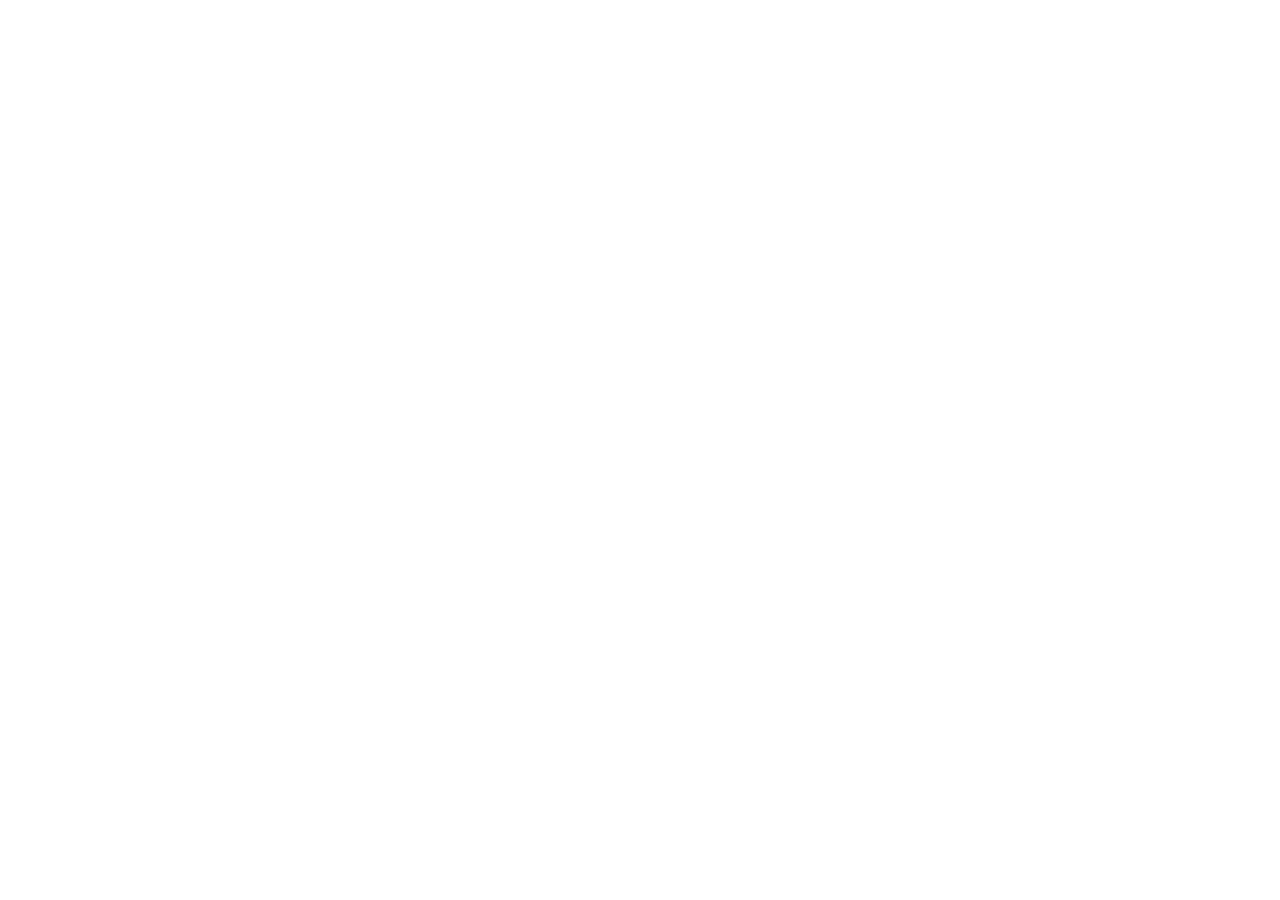
==== index.html @ d176ed1d "Update index.html" ====
<!DOCTYPE html>
<html>
<head>
<meta charset="UTF-8">
<meta name="viewport" content="width=device-width, initial-scale=1.0">
<title>ZooSmith V0.2.401/title>
<script src="https://cdn.jsdelivr.net/npm/chart.js"></script>

<!-- =========================================
FIREBASE SETUP (Leaderboard)
========================================= -->
<script type="module">
import { initializeApp } from "https://www.gstatic.com/firebasejs/10.7.0/firebase-app.js";
import { getFirestore, doc, setDoc, getDoc, getDocs, collection, query, orderBy, limit, updateDoc, increment }
from "https://www.gstatic.com/firebasejs/10.7.0/firebase-firestore.js";

const firebaseConfig = {
  apiKey: "AIzaSyBZRRK6LopojbwniZ9iWQzmyiHdwu84Dcs",
  authDomain: "zoo-tycoon-leaderboard.firebaseapp.com",
  projectId: "zoo-tycoon-leaderboard",
  storageBucket: "zoo-tycoon-leaderboard.firebasestorage.app",
  messagingSenderId: "784281338962",
  appId: "1:784281338962:web:485d7f315ead583bcfcb8b"
};

const app = initializeApp(firebaseConfig);
const db = getFirestore(app);

// Make Firebase available globally for leaderboard functions
window.firebaseDB = db;
window.firebaseModules = { doc, setDoc, getDoc, getDocs, collection, query, orderBy, limit, updateDoc, increment };
console.log("🔥 Firebase connected!");
</script>

<!-- =========================================
STYLES (All CSS)
========================================= -->
<style>
:root {
  --bg: #0f172a;
  --panel: #111827;
  --card: #1f2937;
  --card-hover: #273548;
  --text: #e5e7eb;
  --muted: #9ca3af;
  --accent: #22c55e;
  --danger: #ef4444;
  --warn: #f59e0b;
  --blue: #3b82f6;
  --purple: #a855f7;
  --gold: #fbbf24;
  --radius: 14px;
}
body {
  margin: 0;
  font-family: system-ui, -apple-system, Segoe UI, Roboto, Arial;
  background: var(--bg);
  color: var(--text);
}
header {
  background: var(--panel);
  padding: 12px;
  font-size: 14px;
  border-bottom: 1px solid #243042;
  text-align: center;
}
#ticker {
  background: #1e2a38;
  color: #0f0;
  padding: 6px 10px;
  font-size: 16px;
  height: 20px;
  overflow: hidden;
  white-space: nowrap;
  width: fit-content;
  margin: 0 auto 10px;
  border-radius: 8px;
}
.stats-bar {
  display: flex;
  justify-content: center;
  gap: 15px;
  flex-wrap: wrap;
  font-weight: 600;
  position: relative;
}
.stats-bar span { color: var(--accent); }
.nav {
  display: flex;
  gap: 6px;
  padding: 10px;
  background: var(--panel);
}
.nav button {
  flex: 1;
  padding: 10px;
  border: 1px solid #243042;
  background: #0b1220;
  color: var(--text);
  border-radius: 10px;
  cursor: pointer;
  transition: 0.2s;
}
.nav button:hover { transform: translateY(-1px); border-color: var(--accent); }
.nav button.active { background: var(--accent); color: #000; font-weight: bold; }
button {
  border: none;
  border-radius: var(--radius);
  padding: 12px;
  font-size: 15px;
  cursor: pointer;
  background: var(--accent);
  color: #000;
  transition: 0.2s;
}
button:hover { transform: scale(1.02); }
.removeBtn { background: var(--danger); color: white; }
.moveBtn { background: var(--blue); color: white; }
.buildBtn { background: var(--warn); color: black; }
.category-tab:hover {
  border-color: var(--accent) !important;
  transform: translateY(-1px);
}
.category-tab.active:hover {
  transform: none;
}
.section { display: none; padding: 12px; }
.section.active { display: block; }
#reports.active {
  display: grid;
  grid-template-columns: 1fr;
  gap: 20px;
}
#exhibits.active {
  display: grid;
  grid-template-columns: repeat(auto-fill, minmax(280px, 1fr));
  gap: 20px;
  width: 100%;
  min-height: 650px;
  background: linear-gradient(#2e7d32, #1b5e20);
  border-radius: 12px;
  padding: 20px;
  align-content: start;
  box-sizing: border-box;
}
#visitors.active {
  display: grid;
  grid-template-columns: 1fr;
  gap: 20px;
}
.animalList { display: flex; flex-wrap: wrap; gap: 6px; margin-top: 8px; }
.animalTag {
  background: #0b1220;
  border: 1px solid #243042;
  padding: 6px 10px;
  border-radius: 10px;
  cursor: pointer;
  font-size: 13px;
  transition: all 0.2s;
}
.animalTag:hover { border-color: var(--accent); color: var(--accent); }
.modal {
  display: none;
  position: fixed;
  inset: 0;
  background: rgba(0,0,0,0.7);
  justify-content: center;
  align-items: center;
  z-index: 100;
}
.modal.active { display: flex; }
.modal-content {
  background: var(--card);
  padding: 20px;
  width: 90%;
  max-width: 400px;
  border-radius: var(--radius);
  border: 1px solid #243042;
  color: var(--text);
}
.modal-content h3 { margin-top: 0; }
.modal-content select { width: 100%; padding: 10px; font-size: 16px; margin-bottom: 10px; background: #0b1220; color: var(--text); border: 1px solid #243042; border-radius: 8px;}
.modal-content button { width: 100%; margin-bottom: 10px; }
.grid-layout {
  display: grid;
  grid-template-columns: repeat(auto-fill, minmax(280px, 1fr));
  gap: 20px;
  padding: 10px 0;
}
.premium-card {
  background: var(--card);
  border-radius: var(--radius);
  overflow: hidden;
  border: 1px solid #243042;
  transition: all 0.3s cubic-bezier(0.25, 0.8, 0.25, 1);
  display: flex;
  flex-direction: column;
  box-shadow: 0 4px 6px rgba(0,0,0,0.3);
  position: relative;
}
.premium-card:hover {
  transform: translateY(-6px);
  box-shadow: 0 12px 28px rgba(34, 197, 94, 0.15), 0 10px 10px rgba(0,0,0,0.4);
  border-color: var(--accent);
}
.card-header {
  padding: 16px;
  background: linear-gradient(135deg, #1e293b, #0f172a);
  border-bottom: 2px solid #243042;
  position: relative;
}
.card-header h3 {
  margin: 0 0 4px 0;
  font-size: 1.25rem;
  font-weight: 800;
  letter-spacing: -0.5px;
}
.card-header .subtitle {
  font-size: 0.85rem;
  color: var(--muted);
  font-style: italic;
}
.card-body {
  padding: 16px;
  flex: 1;
  display: flex;
  flex-direction: column;
  gap: 10px;
}
.card-stats {
  display: flex;
  flex-wrap: wrap;
  gap: 6px;
}
.stat-badge {
  background: #0b1220;
  padding: 4px 10px;
  border-radius: 20px;
  font-size: 0.75rem;
  border: 1px solid #243042;
  color: var(--muted);
  font-weight: 600;
}
.stat-badge.green { color: var(--accent); border-color: var(--accent); }
.stat-badge.blue { color: var(--blue); border-color: var(--blue); }
.stat-badge.warn { color: var(--warn); border-color: var(--warn); }
.stat-badge.danger { color: var(--danger); border-color: var(--danger); }
.stat-badge.purple { color: var(--purple); border-color: var(--purple); }
.card-desc {
  font-size: 0.9rem;
  color: var(--muted);
  line-height: 1.4;
  margin: 0;
}
.card-price {
  font-size: 1.5rem;
  font-weight: 800;
  color: var(--accent);
  margin: 4px 0;
}
.card-price small {
  font-size: 0.85rem;
  color: var(--muted);
  font-weight: 500;
}
.card-actions {
  padding: 12px 16px;
  border-top: 1px solid #243042;
  display: flex;
  gap: 8px;
  flex-wrap: wrap;
}
.primary-btn {
  flex: 1;
  background: linear-gradient(135deg, #22c55e, #16a34a);
  color: white;
  font-weight: 700;
  padding: 10px;
  border-radius: 10px;
  border: none;
  cursor: pointer;
  transition: all 0.2s;
  box-shadow: 0 4px 6px rgba(34, 197, 94, 0.2);
}
.primary-btn:hover { transform: translateY(-2px); box-shadow: 0 6px 12px rgba(34, 197, 94, 0.4); }
.secondary-btn {
  flex: 1;
  background: linear-gradient(135deg, #3b82f6, #2563eb);
  color: white;
  font-weight: 700;
  padding: 10px;
  border-radius: 10px;
  border: none;
  cursor: pointer;
  transition: all 0.2s;
}
.secondary-btn:hover { transform: translateY(-2px); }
.danger-btn {
  background: linear-gradient(135deg, #ef4444, #dc2626);
  color: white;
  font-weight: 700;
  padding: 10px;
  border-radius: 10px;
  border: none;
  cursor: pointer;
  transition: all 0.2s;
}
.danger-btn:hover { transform: translateY(-2px); }
.happiness-bar {
  width: 100%;
  height: 8px;
  background: #0b1220;
  border-radius: 4px;
  overflow: hidden;
  margin-top: 4px;
}
.happiness-fill {
  height: 100%;
  background: linear-gradient(90deg, #ef4444, #f59e0b, #22c55e);
  transition: width 0.3s;
}
.shop-card-img {
  width: 100%;
  height: 180px;
  object-fit: contain;
  border-bottom: 2px solid #243042;
  transition: transform 0.4s ease;
  background: linear-gradient(135deg, #2e7d32, #1b5e20);
}
@media (max-width: 768px) {
  .shop-card-img {
    height: auto;
    min-height: 120px;
    max-height: 200px;
  }
}
.exhibitCard {
  position: relative;
  width: 100%;
  background: var(--card);
  border-radius: var(--radius);
  border: 1px solid #243042;
  overflow: hidden;
  transition: all 0.3s cubic-bezier(0.25, 0.8, 0.25, 1);
  box-shadow: 0 4px 10px rgba(0,0,0,0.4);
}
.exhibitCard:hover {
  transform: translateY(-4px) scale(1.02);
  box-shadow: 0 12px 24px rgba(34, 197, 94, 0.2);
  border-color: var(--accent);
}
.exhibit-header {
  padding: 14px;
  background: linear-gradient(135deg, #166534, #14532d);
  border-bottom: 2px solid #243042;
}
.exhibit-header h3 {
  margin: 0;
  font-size: 1.1rem;
  font-weight: 800;
}
.exhibit-name {
  cursor: pointer;
  transition: color 0.2s, transform 0.2s;
  display: inline-block;
}
.exhibit-name:hover {
  color: var(--gold);
  transform: translateX(2px);
}
.exhibit-body {
  padding: 12px;
  display: flex;
  flex-direction: column;
  gap: 8px;
}
.exhibit-stat {
  display: flex;
  justify-content: space-between;
  font-size: 0.85rem;
  color: var(--muted);
}
.exhibit-stat strong { color: var(--text); }
.achievement-card {
  background: var(--card);
  border-radius: var(--radius);
  padding: 20px;
  border: 1px solid #243042;
  transition: all 0.3s;
  position: relative;
  overflow: hidden;
}
.achievement-card.locked {
  opacity: 0.5;
  filter: grayscale(0.6);
}
.achievement-card.unlocked {
  border-color: var(--gold);
  box-shadow: 0 0 20px rgba(251, 191, 36, 0.2);
  background: linear-gradient(135deg, #1f2937, #2d1f0a);
}
.achievement-card.unlocked::before {
  content: '';
  position: absolute;
  top: -50%;
  right: -50%;
  width: 200%;
  height: 200%;
  background: radial-gradient(circle, rgba(251, 191, 36, 0.1) 0%, transparent 70%);
  pointer-events: none;
}
.achievement-icon {
  font-size: 3rem;
  margin-bottom: 10px;
  display: block;
}
.achievement-card h3 {
  margin: 0 0 6px 0;
  font-size: 1.1rem;
  font-weight: 800;
}
.achievement-card p {
  margin: 0;
  color: var(--muted);
  font-size: 0.9rem;
}
.achievement-status {
  margin-top: 10px;
  font-size: 0.75rem;
  font-weight: 700;
  text-transform: uppercase;
  letter-spacing: 1px;
}
.achievement-status.done { color: var(--gold); }
.achievement-status.pending { color: var(--muted); }
.report-card {
  background: var(--card);
  border-radius: var(--radius);
  border: 1px solid #243042;
  overflow: hidden;
  transition: all 0.3s;
}
.report-card:hover {
  transform: translateY(-4px);
  border-color: var(--blue);
  box-shadow: 0 12px 24px rgba(59, 130, 246, 0.15);
}
.report-header {
  padding: 16px;
  background: linear-gradient(135deg, #1e40af, #1e3a8a);
  border-bottom: 2px solid #243042;
}
.report-header h3 {
  margin: 0;
  font-size: 1.2rem;
  font-weight: 800;
}
.report-body {
  padding: 16px;
  display: grid;
  grid-template-columns: 1fr 1fr;
  gap: 12px;
}
.report-stat {
  background: #0b1220;
  padding: 12px;
  border-radius: 10px;
  border: 1px solid #243042;
}
.report-stat .label {
  font-size: 0.75rem;
  color: var(--muted);
  text-transform: uppercase;
  letter-spacing: 1px;
  margin-bottom: 4px;
}
.report-stat .value {
  font-size: 1.4rem;
  font-weight: 800;
  color: var(--text);
}
.report-stat.income .value { color: var(--accent); }
.report-stat.visitors .value { color: var(--blue); }
.report-stat.happiness .value { color: var(--warn); }
.facility-icon, .staff-icon {
  font-size: 2.5rem;
  margin-bottom: 8px;
  display: block;
}
.role-badge {
  display: inline-block;
  background: linear-gradient(135deg, var(--purple), #7c3aed);
  color: white;
  padding: 4px 10px;
  border-radius: 20px;
  font-size: 0.75rem;
  font-weight: 700;
  text-transform: uppercase;
  letter-spacing: 0.5px;
}
.salary-highlight {
  font-size: 1.3rem;
  font-weight: 800;
  color: var(--warn);
  margin: 8px 0;
}
button:disabled {
  opacity: 0.5;
  cursor: not-allowed;
  transform: none !important;
}
#toast-container {
  position: fixed;
  top: 20px;
  right: 20px;
  z-index: 1000;
  display: flex;
  flex-direction: column;
  gap: 10px;
  pointer-events: none;
}
.toast {
  background: var(--card);
  color: var(--text);
  padding: 12px 20px;
  border-radius: 8px;
  box-shadow: 0 4px 12px rgba(0,0,0,0.3);
  border-left: 5px solid var(--accent);
  animation: slideIn 0.3s ease, fadeOut 0.3s ease 2.7s forwards;
  min-width: 250px;
  font-weight: 600;
  pointer-events: auto;
}
.toast.error { border-left-color: var(--danger); }
.toast.warn { border-left-color: var(--warn); }
.toast.info { border-left-color: var(--blue); }
@keyframes slideIn {
  from { transform: translateX(100%); opacity: 0; }
  to { transform: translateX(0); opacity: 1; }
}
@keyframes fadeOut {
  to { transform: translateX(100%); opacity: 0; }
}
.floating-money {
  position: absolute;
  font-weight: 800;
  font-size: 1.2rem;
  pointer-events: none;
  animation: floatUp 1.5s ease-out forwards;
  z-index: 50;
  text-shadow: 0 2px 4px rgba(0,0,0,0.5);
}
.floating-money.positive { color: var(--accent); }
.floating-money.negative { color: var(--danger); }
@keyframes floatUp {
  0% { transform: translateY(0); opacity: 1; }
  100% { transform: translateY(-50px); opacity: 0; }
}
.visitor-overview {
  display: grid;
  grid-template-columns: repeat(auto-fit, minmax(200px, 1fr));
  gap: 15px;
  margin-bottom: 20px;
}
.visitor-stat-card {
  background: var(--card);
  border-radius: var(--radius);
  padding: 20px;
  border: 1px solid #243042;
  text-align: center;
}
.visitor-stat-card h4 {
  margin: 0 0 10px 0;
  color: var(--muted);
  font-size: 0.9rem;
  text-transform: uppercase;
  letter-spacing: 1px;
}
.visitor-stat-card .stat-value {
  font-size: 2.5rem;
  font-weight: 800;
  color: var(--text);
}
.visitor-stat-card .stat-value.green { color: var(--accent); }
.visitor-stat-card .stat-value.blue { color: var(--blue); }
.visitor-stat-card .stat-value.warn { color: var(--warn); }
.visitor-stat-card .stat-value.gold { color: var(--gold); }
.complaints-list {
  background: var(--card);
  border-radius: var(--radius);
  border: 1px solid #243042;
  padding: 15px;
  max-height: 300px;
  overflow-y: auto;
}
.complaint-item {
  display: flex;
  align-items: center;
  gap: 10px;
  padding: 10px;
  margin-bottom: 8px;
  background: #0b1220;
  border-radius: 8px;
  border-left: 3px solid var(--danger);
  animation: slideIn 0.3s ease;
}
.complaint-item.warning {
  border-left-color: var(--warn);
}
.complaint-item.info {
  border-left-color: var(--blue);
}
.complaint-icon {
  font-size: 1.5rem;
}
.complaint-text {
  flex: 1;
  font-size: 0.9rem;
}
.complaint-time {
  font-size: 0.75rem;
  color: var(--muted);
}
.spending-breakdown {
  display: grid;
  grid-template-columns: repeat(auto-fit, minmax(250px, 1fr));
  gap: 15px;
}
.spending-card {
  background: var(--card);
  border-radius: var(--radius);
  padding: 15px;
  border: 1px solid #243042;
}
.spending-card h4 {
  margin: 0 0 10px 0;
  color: var(--muted);
  font-size: 0.9rem;
}
.spending-card .amount {
  font-size: 1.8rem;
  font-weight: 800;
  color: var(--accent);
}
.spending-card .percentage {
  font-size: 0.85rem;
  color: var(--muted);
  margin-top: 5px;
}
.amenity-bar {
  width: 100%;
  height: 6px;
  background: #0b1220;
  border-radius: 3px;
  margin-top: 8px;
  overflow: hidden;
}
.amenity-fill {
  height: 100%;
  background: linear-gradient(90deg, var(--blue), var(--accent));
  transition: width 0.3s;
}

/* =========================================
MOBILE RESPONSIVE FIXES
========================================= */
@media (max-width: 768px) {
  header { padding: 8px; }
  #ticker {
    font-size: 13px;
    padding: 4px 8px;
    max-width: 100%;
    white-space: normal;
    height: auto;
    margin-bottom: 8px;
  }
  .stats-bar {
    gap: 8px;
    font-size: 12px;
  }
  .stats-bar span {
    white-space: nowrap;
  }
  .nav {
    overflow-x: auto;
    overflow-y: hidden;
    -webkit-overflow-scrolling: touch;
    scrollbar-width: none;
    padding: 8px;
    gap: 6px;
  }
  .nav::-webkit-scrollbar {
    display: none;
  }
  .nav button {
    flex: 0 0 auto;
    min-width: 100px;
    padding: 10px 12px;
    font-size: 13px;
    white-space: nowrap;
  }
  div[style*="padding: 10px"] {
    flex-wrap: wrap !important;
    gap: 6px !important;
  }
  div[style*="padding: 10px"] button {
    flex: 1 1 calc(50% - 6px);
    min-width: 120px;
    font-size: 13px;
    padding: 10px 8px;
  }
  .section { padding: 8px; }
  .grid-layout {
    grid-template-columns: 1fr !important;
    gap: 12px;
  }
  #exhibits.active {
    min-height: auto;
    padding: 12px;
  }
  .map-grid {
    grid-template-columns: 1fr !important;
    gap: 15px;
    padding: 10px;
  }
  #visitors.active .grid-layout {
    grid-template-columns: 1fr !important;
  }
  .visitor-overview {
    grid-template-columns: repeat(2, 1fr) !important;
    gap: 8px;
  }
  .visitor-stat-card {
    padding: 12px;
  }
  .visitor-stat-card h4 {
    font-size: 0.75rem;
  }
  .visitor-stat-card .stat-value {
    font-size: 1.8rem;
  }
  .spending-breakdown {
    grid-template-columns: 1fr !important;
  }
  .premium-card {
    border-radius: 10px;
  }
  .card-header {
    padding: 12px;
  }
  .card-header h3 {
    font-size: 1.1rem;
  }
  .card-body {
    padding: 12px;
    gap: 8px;
  }
  .card-price {
    font-size: 1.3rem;
  }
  .card-desc {
    font-size: 0.85rem;
  }
  .shop-card-img {
    height: 140px;
  }
  .exhibitCard {
    width: 100%;
  }
  .exhibit-header {
    padding: 12px;
  }
  .exhibit-header h3 {
    font-size: 1rem;
  }
  .exhibit-body {
    padding: 10px;
  }
  .map-entrance {
    padding: 12px 20px;
    font-size: 1rem;
  }
  button {
    padding: 10px;
    font-size: 14px;
  }
  .primary-btn,
  .secondary-btn,
  .danger-btn {
    padding: 10px 8px;
    font-size: 13px;
  }
  .stat-badge {
    font-size: 0.7rem;
    padding: 3px 8px;
  }
  .modal-content {
    width: 95%;
    max-width: none;
    padding: 15px;
  }
  .modal-content h3 {
    font-size: 1.1rem;
  }
  #toast-container {
    top: 10px;
    right: 10px;
    left: 10px;
  }
  .toast {
    min-width: auto;
    width: 100%;
    font-size: 13px;
    padding: 10px 15px;
  }
  .floating-money {
    font-size: 1rem;
  }
  .report-body {
    grid-template-columns: 1fr !important;
  }
  .achievement-card {
    padding: 15px;
  }
  .achievement-icon {
    font-size: 2.5rem;
  }
  .complaints-list {
    max-height: 250px;
  }
  .complaint-item {
    padding: 8px;
    font-size: 0.85rem;
  }
  .animalTag {
    font-size: 12px;
    padding: 5px 8px;
  }
  .map-legend {
    padding: 10px;
  }
  .legend-items {
    gap: 10px;
  }
  .role-badge {
    font-size: 0.65rem;
    padding: 3px 8px;
  }
  .salary-highlight {
    font-size: 1.1rem;
  }
}

/* Extra small screens (phones in portrait) */
@media (max-width: 400px) {
  .visitor-overview {
    grid-template-columns: 1fr !important;
  }
  .nav button {
    min-width: 85px;
    font-size: 12px;
    padding: 8px 10px;
  }
  .stats-bar {
    font-size: 11px;
    gap: 6px;
  }
  .card-price {
    font-size: 1.2rem;
  }
  .visitor-stat-card .stat-value {
    font-size: 1.5rem;
  }
}

/* =========================================
LEADERBOARD STYLES
========================================= */
.leaderboard-tabs {
  display: flex;
  gap: 8px;
  margin-bottom: 20px;
  flex-wrap: wrap;
}
.leaderboard-tab {
  padding: 10px 20px;
  background: var(--card);
  border: 1px solid #243042;
  border-radius: 10px;
  cursor: pointer;
  font-weight: 600;
  color: var(--text);
  transition: all 0.2s;
}
.leaderboard-tab:hover {
  border-color: var(--accent);
}
.leaderboard-tab.active {
  background: var(--accent);
  color: #000;
  border-color: var(--accent);
}
.leaderboard-table {
  background: var(--card);
  border-radius: var(--radius);
  border: 1px solid #243042;
  overflow: hidden;
}
.leaderboard-row {
  display: grid;
  grid-template-columns: 60px 1fr 150px;
  padding: 15px 20px;
  border-bottom: 1px solid #243042;
  align-items: center;
  transition: background 0.2s;
}
.leaderboard-row:hover {
  background: var(--card-hover);
}
.leaderboard-row.header {
  background: linear-gradient(135deg, #1e293b, #0f172a);
  font-weight: 800;
  font-size: 0.85rem;
  text-transform: uppercase;
  letter-spacing: 1px;
  color: var(--muted);
}
.leaderboard-row.you {
  background: rgba(34, 197, 94, 0.1);
  border-left: 4px solid var(--accent);
}
.leaderboard-row.top1 {
  background: linear-gradient(90deg, rgba(251, 191, 36, 0.15), transparent);
}
.leaderboard-row.top2 {
  background: linear-gradient(90deg, rgba(192, 192, 192, 0.1), transparent);
}
.leaderboard-row.top3 {
  background: linear-gradient(90deg, rgba(205, 127, 50, 0.1), transparent);
}
.rank-badge {
  font-size: 1.5rem;
  font-weight: 900;
  text-align: center;
}
.rank-1 { color: var(--gold); }
.rank-2 { color: #c0c0c0; }
.rank-3 { color: #cd7f32; }
.player-info {
  display: flex;
  flex-direction: column;
  gap: 2px;
}
.player-name {
  font-weight: 700;
  font-size: 1rem;
}
.player-zoo {
  font-size: 0.8rem;
  color: var(--muted);
}
.player-score {
  text-align: right;
  font-weight: 800;
  font-size: 1.2rem;
  color: var(--accent);
}
.your-rank-card {
  background: linear-gradient(135deg, rgba(34, 197, 94, 0.1), rgba(59, 130, 246, 0.1));
  border: 2px solid var(--accent);
  border-radius: var(--radius);
  padding: 20px;
  margin-bottom: 20px;
  text-align: center;
}
.your-rank-card h3 {
  margin: 0 0 10px 0;
  color: var(--accent);
}
.your-rank-number {
  font-size: 3rem;
  font-weight: 900;
  color: var(--gold);
}
.leaderboard-loading {
  text-align: center;
  padding: 40px;
  color: var(--muted);
}
.name-prompt {
  background: var(--card);
  border: 2px solid var(--accent);
  border-radius: var(--radius);
  padding: 30px;
  text-align: center;
  margin-bottom: 20px;
}
.name-prompt input {
  width: 100%;
  max-width: 300px;
  padding: 12px;
  font-size: 1rem;
  background: #0b1220;
  color: var(--text);
  border: 1px solid #243042;
  border-radius: 8px;
  margin: 10px 0;
}
@media (max-width: 768px) {
  .leaderboard-row {
    grid-template-columns: 50px 1fr 100px;
    padding: 12px;
  }
  .rank-badge { font-size: 1.2rem; }
  .player-score { font-size: 1rem; }
}

/* =========================================
TUTORIAL OVERLAY
========================================= */
.tutorial-overlay {
  position: fixed;
  bottom: 20px;
  right: 20px;
  max-width: 360px;
  background: linear-gradient(135deg, #1e293b, #0f172a);
  border: 2px solid var(--accent);
  border-radius: var(--radius);
  padding: 20px;
  box-shadow: 0 10px 30px rgba(34, 197, 94, 0.3), 0 0 0 4px rgba(34, 197, 94, 0.1);
  z-index: 999;
  animation: tutorialSlideIn 0.4s ease;
}
@keyframes tutorialSlideIn {
  from { transform: translateY(30px); opacity: 0; }
  to { transform: translateY(0); opacity: 1; }
}
.tutorial-header {
  display: flex;
  justify-content: space-between;
  align-items: center;
  margin-bottom: 12px;
}
.tutorial-step-badge {
  background: var(--accent);
  color: #000;
  padding: 4px 10px;
  border-radius: 20px;
  font-size: 0.75rem;
  font-weight: 800;
  text-transform: uppercase;
}
.tutorial-close {
  background: transparent;
  border: none;
  color: var(--muted);
  font-size: 1.2rem;
  cursor: pointer;
  padding: 0;
  width: 24px;
  height: 24px;
  line-height: 1;
}
.tutorial-close:hover {
  color: var(--text);
  transform: none;
}
.tutorial-title {
  font-size: 1.1rem;
  font-weight: 800;
  margin: 0 0 8px 0;
  color: var(--text);
}
.tutorial-message {
  font-size: 0.9rem;
  color: var(--muted);
  line-height: 1.5;
  margin: 0 0 15px 0;
}
.tutorial-action {
  background: rgba(34, 197, 94, 0.1);
  border: 1px solid var(--accent);
  color: var(--accent);
  padding: 8px 12px;
  border-radius: 8px;
  font-size: 0.85rem;
  font-weight: 600;
  margin-bottom: 12px;
  display: flex;
  align-items: center;
  gap: 8px;
}
.tutorial-progress {
  display: flex;
  gap: 4px;
  margin-bottom: 12px;
}
.tutorial-dot {
  flex: 1;
  height: 4px;
  background: #243042;
  border-radius: 2px;
  transition: background 0.3s;
}
.tutorial-dot.active { background: var(--accent); }
.tutorial-dot.done { background: var(--accent); opacity: 0.5; }
.tutorial-buttons {
  display: flex;
  gap: 8px;
}
.tutorial-skip {
  flex: 1;
  background: transparent;
  border: 1px solid #243042;
  color: var(--muted);
  padding: 8px;
  border-radius: 8px;
  font-size: 0.85rem;
  cursor: pointer;
  transition: all 0.2s;
}
.tutorial-skip:hover {
  border-color: var(--muted);
  color: var(--text);
  transform: none;
}
.tutorial-next {
  flex: 1;
  background: var(--accent);
  color: #000;
  padding: 8px;
  border-radius: 8px;
  font-size: 0.85rem;
  font-weight: 700;
  cursor: pointer;
  border: none;
  transition: all 0.2s;
}
.tutorial-next:hover {
  transform: translateY(-1px);
  box-shadow: 0 4px 12px rgba(34, 197, 94, 0.3);
}
.tutorial-highlight {
  animation: tutorialPulse 2s ease-in-out infinite;
  position: relative;
  z-index: 10;
}
@keyframes tutorialPulse {
  0%, 100% { box-shadow: 0 0 0 0 rgba(34, 197, 94, 0.7); }
  50% { box-shadow: 0 0 0 8px rgba(34, 197, 94, 0); }
}
@media (max-width: 768px) {
  .tutorial-overlay {
    bottom: 10px;
    right: 10px;
    left: 10px;
    max-width: none;
  }
}  

</style>
</head>
<body>

<!-- =========================================
HEADER (Stats Bar)
========================================= -->
<header>
  <div id="ticker">Welcome to your zoo...</div>
  <div class="stats-bar">
    <span>💰 $<span id="money">10,000</span></span>
    <span>📅 Day <span id="day">1</span></span>
    <span>🗓 Month <span id="month">1</span></span>
    <span>📆 Year <span id="year">1</span></span>
    <span>📈 $<span id="income">0</span>/day</span>
    <span>🎟 $<span id="ticketPrice">20</span></span>
    <span>✨ Novelty: <span id="novelty">100%</span></span>
    <span id="staffingStatus">🧑‍🌾 <span id="staffSlots">0/0</span></span>
  </div>
</header>

<!-- =========================================
NAVIGATION TABS
========================================= -->
<div class="nav">
  <button onclick="showSection('leaderboard', event)">🏆 Leaderboard</button>
  <button class="active" onclick="showSection('shop', event)">🛒 Shop</button>
  <button onclick="showSection('exhibits', event)">🏞 Exhibits</button>
  <button onclick="showSection('research', event)">🔬 Research</button>
  <button onclick="showSection('visitors', event)">👥 Visitors</button>
  <button onclick="showSection('supplies', event)">🍽 Supplies</button>
  <button onclick="showSection('achievements', event)">🏆 Achievements</button>
  <button onclick="showSection('reports', event)">📊 Reports</button>
  <button onclick="showSection('amenities', event)">🏪 Amenities</button>
  <button onclick="showSection('facilities', event)">🏗 Facilities</button>
  <button onclick="showSection('staff', event)">👷 Staff</button>
</div>

<!-- =========================================
TOP ACTION BUTTONS
========================================= -->
<div style="padding: 10px; display: flex; gap: 10px;">
  <button id="resetGameBtn" class="removeBtn">🧨 Reset Zoo</button>
  <button id="buildExhibitBtn" class="buildBtn">🏗 Build Exhibit</button>
  <button id="endDayBtn" class="moveBtn">⏭ End Day</button>
</div>

<!-- =========================================
CONTENT SECTIONS
========================================= -->
<div id="facilities" class="section"></div>
<div id="shop" class="section active"></div>
<div id="exhibits" class="section"></div>
<div id="research" class="section"></div>
<div id="visitors" class="section"></div>
<div id="supplies" class="section"></div>
<div id="amenities" class="section"></div>
<div id="achievements" class="section"></div>
<div id="reports" class="section"></div>
<div id="staff" class="section"></div>
<div id="leaderboard" class="section"></div>

<!-- =========================================
MODALS
========================================= -->
<div id="buyModal" class="modal">
  <div class="modal-content">
    <h3>Select Exhibit</h3>
    <select id="exhibitSelect"></select>
    <select id="genderSelect">
      <option value="male">Male</option>
      <option value="female">Female</option>
    </select>
    <button id="confirmBuyBtn">Confirm</button>
    <button onclick="closeBuyModal()" class="removeBtn">Cancel</button>
  </div>
</div>

<div id="animalInfoModal" class="modal">
  <div class="modal-content">
    <div id="animalInfoContent"></div>
    <button onclick="closeAnimalInfo()" class="removeBtn">Close</button>
  </div>
</div>

<div id="buildModal" class="modal">
  <div class="modal-content">
    <h3>🏗 Build New Exhibit</h3>
    <p style="color: var(--muted); margin-bottom: 15px;">Choose the size of your new exhibit.</p>
    <div id="buildSizeOptions" style="display: flex; flex-direction: column; gap: 10px;"></div>
    <button onclick="closeBuildModal()" class="removeBtn" style="margin-top: 10px;">Cancel</button>
  </div>
</div>

<div id="eventModal" class="modal">
  <div class="modal-content" id="eventModalContent" style="max-width: 500px; border: 2px solid var(--warn);">
    <div style="text-align: center; margin-bottom: 15px;">
      <span id="eventIcon" style="font-size: 4rem; display: block; margin-bottom: 10px;">📢</span>
      <h2 id="eventName" style="color: var(--warn); margin: 0;">Event Name</h2>
    </div>
    <p id="eventDesc" style="color: var(--muted); text-align: center; margin-bottom: 20px; font-size: 1.1rem;">Description goes here.</p>
    <div id="eventChoices" style="display: flex; flex-direction: column; gap: 10px;"></div>
  </div>
</div>

<div id="upgradeModal" class="modal">
  <div class="modal-content">
    <h3>🏗 Select Upgrade</h3>
    <div id="upgradeOptions"></div>
    <button onclick="closeUpgradeModal()" class="removeBtn">Close</button>
  </div>
</div>

<!-- Toast notifications container -->
  <!-- Tutorial overlay container -->
<div id="tutorialOverlay"></div>
<div id="toast-container"></div>

<!-- =========================================
MAIN JAVASCRIPT (All Game Logic)
========================================= -->
<script>
/* =========================================
1. STATE & CONSTANTS
========================================= */
const ANIMAL_UPKEEP_BASE = 2;
const ANIMAL_UPKEEP_RATE = 0.15;
const EXHIBIT_SIZES = {
  small:  { cost: 1000,  buildDays: 3,  label: "Small",  emoji: "🟢" },
  medium: { cost: 2500,  buildDays: 6,  label: "Medium", emoji: "🟡" },
  large:  { cost: 5000,  buildDays: 10, label: "Large",  emoji: "🔴" }
};
const SIZE_RANK = { small: 1, medium: 2, large: 3 };
function exhibitSizeOk(exhibitSize, requiredSize) {
  return SIZE_RANK[exhibitSize] >= SIZE_RANK[requiredSize];
}
const FOOD_TYPES = {
  hay:     { name: "Hay",     icon: "🌾", costPerUnit: 2, diet: "Herbivore", storageCap: 200, color: "#fbbf24" },
  meat:    { name: "Meat",    icon: "🥩", costPerUnit: 5, diet: "Carnivore", storageCap: 100, color: "#ef4444" },
  produce: { name: "Produce", icon: "🥬", costPerUnit: 3, diet: "Omnivore",  storageCap: 150, color: "#22c55e" }
};
function getDietFoodType(diet) {
  if (diet === "Herbivore") return "hay";
  if (diet === "Carnivore") return "meat";
  if (diet === "Omnivore") return "produce";
  return "hay";
}

// Data loaded from JSON files
let data = {
  animals: [],
  upgrades: {},
  facilities: {},
  staff: [],
  amenities: {},
  achievements: [],
  researchProjects: {}
};

const TIER_INFO = {
  basic:     { label: "Basic",     color: "#22c55e", emoji: "🟢" },
  advanced:  { label: "Advanced",  color: "#3b82f6", emoji: "🔵" },
  exotic:    { label: "Exotic",    color: "#a855f7", emoji: "🟣" },
  legendary: { label: "Legendary", color: "#fbbf24", emoji: "🌟" }
};

// Main game state
let state = {
  money: 10000,
  food: { hay: 30, meat: 20, produce: 15 },
  day: 1,
  month: 1,
  year: 1,
  ticketPrice: 20,
  exhibits: {},
  builtEnclosures: {},
  zooFacilities: [],
  hiredStaff: [],
  achievements: {},
  animalCounters: {},
  monthlyReports: [],
  moveState: {
    active: false,
    fromExhibit: null,
    animalIndex: null
  },
  uiMode: "normal",
  pendingAnimal: null,
  activeUpgradeExhibit: null,
  bredAnimals: 0,
  animalsSold: 0,
  daysSinceNewAnimal: 0,
  dailyVisitors: 0,
  visitorSpending: {
    food: 0,
    gifts: 0,
    total: 0
  },
  visitorComplaints: [],
  amenities: {},
  visitorSatisfaction: 0,
  maintenance: {
    dailyMaintenanceCost: 0
  },
  completedResearch: [],
  activeResearch: null,
  maintenanceWorkers: 0,  // 🆕 Track maintenance staff count
  maintenanceLevel: 0,     // 🆕 0=none, 1=junior, 2=senior, 3=chief
  tutorialStep: 0,           // 🆕 0=not started, 1-5=steps, 6=complete
  tutorialSkipped: false 
};

// Helper to handle both strings and arrays from JSON
function toArray(value) {
  if (!value) return [];
  if (Array.isArray(value)) return value;
  return [value];
}

/* =========================================
2. DATA LOADING (JSON Files)
========================================= */
async function loadShop() {
  try {
    const res = await fetch("animals.json?nocache=" + Date.now());
    data.animals = await res.json();
    renderShop();
  } catch (e) { console.error("Failed to load animals", e); }
}

async function loadResearch() {
  try {
    const res = await fetch("research.json?nocache=" + Date.now());
    const arr = await res.json();
    data.researchProjects = {};
    arr.forEach(item => data.researchProjects[item.id] = item);
    renderResearch();
    renderShop();
  } catch (e) {
    console.error("Failed to load research", e);
  }
}

async function loadUpgrades() {
  try {
    const res = await fetch("upgrades.json?nocache=" + Date.now());
    const arr = await res.json();
    data.upgrades = {};
    arr.forEach(item => data.upgrades[item.id] = item);
  } catch (e) { console.error("Failed to load upgrades", e); }
}

async function loadFacilities() {
  try {
    const res = await fetch("facilities.json");
    const arr = await res.json();
    data.facilities = {};
    arr.forEach(item => data.facilities[item.id] = item);
    renderFacilities();
  } catch (e) { console.error("Failed to load facilities", e); }
}

async function loadStaff() {
  try {
    const res = await fetch("staff.json?nocache=" + Date.now());
    data.staff = await res.json();
    renderStaff();
  } catch (e) { console.error("Failed to load staff", e); }
}

async function loadAmenities() {
  try {
    const res = await fetch("amenities.json?nocache=" + Date.now());
    const arr = await res.json();
    data.amenities = {};
    arr.forEach(item => data.amenities[item.id] = item);
    renderAmenities();
  } catch (e) {
    console.error("Failed to load amenities", e);
  }
}

async function loadAchievements() {
  try {
    const res = await fetch("achievements.json?nocache=" + Date.now());
    data.achievements = await res.json();
    renderAchievements();
  } catch (e) {
    console.error("Failed to load achievements", e);
    data.achievements = [];
  }
}

/* =========================================
3. UTILITIES & HELPERS
========================================= */
function getAllAnimals() {
  return Object.values(state.exhibits).flatMap(ex => ex.animals || []);
}

function countAnimals(id) {
  return getAllAnimals().filter(a => a.id === id).length;
}

function getNextAnimalName(speciesName) {
  if (!state.animalCounters[speciesName]) state.animalCounters[speciesName] = 1;
  const name = `${speciesName} ${state.animalCounters[speciesName]}`;
  state.animalCounters[speciesName]++;
  return name;
}

function pickVariation(animal) {
  if (!animal.variations || animal.variations.length === 0) return null;
  const roll = Math.random() * 100;
  let total = 0;
  for (const v of animal.variations) {
    total += v.chance;
    if (roll < total) return v;
  }
  return animal.variations[0];
}

function addTicker(message) {
  document.getElementById("ticker").textContent = message;
  console.log("[Zoo Event]", message);
}

function showToast(message, type = 'info') {
  const container = document.getElementById('toast-container');
  const toast = document.createElement('div');
  toast.className = `toast ${type}`;
  toast.textContent = message;
  container.appendChild(toast);
  setTimeout(() => toast.remove(), 3000);
}

function showFloatingMoney(amount) {
  if (amount === 0) return;
  const header = document.querySelector('.stats-bar');
  if (!header) return;
  const el = document.createElement('span');
  el.className = `floating-money ${amount >= 0 ? 'positive' : 'negative'}`;
  el.textContent = (amount >= 0 ? '+' : '') + '$' + Math.abs(amount).toLocaleString();
  header.style.position = 'relative';
  header.appendChild(el);
  el.style.left = (Math.random() * 100) + 'px';
  el.style.top = '0px';
  setTimeout(() => el.remove(), 1500);
}

function getKeeperSlots() {
  let total = 0;
  for (const staffId of state.hiredStaff) {
    const staff = data.staff.find(s => s.id === staffId);
    if (staff && staff.keeperSlots) {
      total += staff.keeperSlots;
    }
  }
  return total;
}

/* =========================================
ANIMAL AGING SYSTEM
========================================= */
function getLifeStage(animal) {
  const age = animal.ageDays || 0;
  if (age < 30) return { stage: 'baby', emoji: '🍼', label: 'Baby', incomeMultiplier: 0.5, canBreed: false };
  if (age < 90) return { stage: 'juvenile', emoji: '🐾', label: 'Juvenile', incomeMultiplier: 0.75, canBreed: false };
  if (age < 365) return { stage: 'adult', emoji: '🦁', label: 'Adult', incomeMultiplier: 1.0, canBreed: true };
  return { stage: 'senior', emoji: '👴', label: 'Senior', incomeMultiplier: 0.8, canBreed: true };
}

function getAnimalAgeDisplay(animal) {
  const age = animal.ageDays || 0;
  const years = Math.floor(age / 360);
  const months = Math.floor((age % 360) / 30);
  const days = age % 30;
  if (years > 0) return `${years}y ${months}m`;
  if (months > 0) return `${months}m ${days}d`;
  return `${days}d`;
}

function calculateAnimalIncome(animal) {
  const baseIncome = animal.dailyIncome || 0;
  const stage = getLifeStage(animal);
  return Math.floor(baseIncome * stage.incomeMultiplier);
}

// Max lifespan: 2 game years (720 days) with some randomness
function shouldDieOfOldAge(animal) {
  const age = animal.ageDays || 0;
  if (age < 600) return false; // Safe until ~1.6 years
  // After 600 days, increasing chance of death
  const deathChance = (age - 600) / 400; // Reaches 30% at 720 days
  return Math.random() < deathChance * 0.01; // Daily check
}

function getAnimalSlotCost(animal) {
  const size = animal.requiredExhibitSize || "small";
  if (size === "large") return 3;
  if (size === "medium") return 2;
  return 1;
}

function getUsedSlots() {
  let used = 0;
  for (const id in state.exhibits) {
    for (const animal of state.exhibits[id].animals) {
      used += getAnimalSlotCost(animal);
    }
  }
  return used;
}

function getAvailableSlots() {
  return getKeeperSlots() - getUsedSlots();
}

function isUnderstaffed() {
  return getUsedSlots() > getKeeperSlots();
}

function getStaffEffects() {
  const effects = {
    visitorHappiness: 0,
    animalHappiness: 0,
    breedingBonus: 0,
    cleanPark: 0,
    cleanExhibits: 0
  };
  for (const staffId of state.hiredStaff) {
    const staff = data.staff.find(s => s.id === staffId);
    if (staff && staff.effects) {
      for (const effect in staff.effects) {
        if (effect !== 'maxStaff' && effects[effect] !== undefined) {
          effects[effect] += staff.effects[effect];
        }
      }
    }
  }
  return effects;
}

function countStaff(staffId) {
  return state.hiredStaff.filter(id => id === staffId).length;
}

function getGameStats() {
  const allAnimals = getAllAnimals();
  const species = new Set(allAnimals.map(a => a.id));
  const totalUpgrades = Object.values(state.exhibits).reduce((sum, ex) => sum + (ex.upgrades?.length || 0), 0);
  const maxHappiness = Math.max(0, ...Object.values(state.exhibits).map(ex => getExhibitHappiness(ex)));
  const totalAmenities = Object.values(state.amenities).reduce((sum, count) => sum + count, 0);
  return {
    totalAnimals: allAnimals.length,
    speciesCount: species.size,
    money: state.money,
    exhibitsCount: Object.keys(state.exhibits).length,
    totalUpgrades: totalUpgrades,
    maxHappiness: maxHappiness,
    totalDays: (state.year - 1) * 360 + (state.month - 1) * 30 + state.day,
    bredAnimals: state.bredAnimals,
    animalsSold: state.animalsSold,
    hasRareVariant: allAnimals.some(a => a.variation?.rare),
    totalAmenities: totalAmenities,
    visitorSatisfaction: state.visitorSatisfaction
  };
}

function isResearchComplete(projectId) {
  return state.completedResearch.includes(projectId);
}

function canStartResearch(projectId) {
  const project = data.researchProjects[projectId];
  if (!project) return false;
  if (isResearchComplete(projectId)) return false;
  if (state.activeResearch) return false;
  if (project.requires && !isResearchComplete(project.requires)) return false;
  if (state.money < project.cost) return false;
  return true;
}

function startResearch(projectId) {
  const project = data.researchProjects[projectId];
  if (!project) return;
  if (!canStartResearch(projectId)) {
    if (state.activeResearch) return showToast("Lab is busy with another project!", "warn");
    if (state.money < project.cost) return showToast(`Need $${project.cost.toLocaleString()}!`, "error");
    if (project.requires && !isResearchComplete(project.requires)) return showToast("Prerequisite research not complete!", "error");
    return;
  }
  state.money -= project.cost;
  showFloatingMoney(-project.cost);
  state.activeResearch = {
    projectId: project.id,
    daysRemaining: project.days
  };
  addTicker(`🔬 Started research: ${project.name}`);
  showToast(`Research begun: ${project.name} (${project.days} days)`, "info");
  updateUI();
  renderResearch();
  saveGame();
}

function evaluateCheck(check, stats) {
  if (!check) return false;
  if (check.type === 'hasRareVariant') {
    return stats.hasRareVariant === true;
  }
  if (check.type === 'speciesCollection') {
    const totalSpecies = data.animals.length;
    if (totalSpecies === 0) return false;
    const percentage = (stats.speciesCount / totalSpecies) * 100;
    return percentage >= check.value;
  }
  const value = stats[check.type];
  if (typeof value === 'number' && typeof check.value === 'number') {
    return value >= check.value;
  }
  return false;
}

/* =========================================
4. GAME LOGIC
========================================= */
function calculateAttraction() {
  let score = 0;
  for (const id in state.exhibits) {
    const ex = state.exhibits[id];
    ex.animals.forEach(animal => score += animal.attractionValue || 10);
    score += getExhibitHappiness(ex) * 0.5;
  }
  return score;
}

function generateVisitors() {
  const attraction = calculateAttraction();
  if (attraction <= 0) return 0;
  const baseVisitors = 5;
  const animalBonus = Math.floor(2 * Math.sqrt(attraction));
  let visitors = baseVisitors + animalBonus;
  const decayFactor = Math.min(1, state.daysSinceNewAnimal / 20);
  const noveltyMultiplier = 1 - (decayFactor * 0.4);
  visitors = Math.floor(visitors * noveltyMultiplier);
  return Math.max(3, visitors);
}

function processVisitorBehavior(visitors) {
  state.visitorComplaints = [];
  state.visitorSpending = { food: 0, gifts: 0, total: 0 };
  const staffEffects = getStaffEffects();
  const cleanlinessFactor = Math.min(0.8, staffEffects.cleanPark / 100);
  
  // 🆕 MISSING AMENITY COMPLAINTS (fire even when count === 0)
  if (visitors >= 5) {
    if (!(state.amenities.restroom > 0)) {
      state.visitorComplaints.push({
        icon: '🚻',
        text: 'Visitors are asking where the restrooms are!',
        type: 'warning',
        time: new Date().toLocaleTimeString()
      });
      state.visitorSatisfaction -= 5;
    }
    if (!(state.amenities.bench > 0)) {
      state.visitorComplaints.push({
        icon: '🪑',
        text: 'Tired visitors have nowhere to sit.',
        type: 'info',
        time: new Date().toLocaleTimeString()
      });
      state.visitorSatisfaction -= 3;
    }
    if (!(state.amenities.bin > 0)) {
      state.visitorComplaints.push({
        icon: '🗑️',
        text: 'No bins! Trash is starting to pile up.',
        type: 'info',
        time: new Date().toLocaleTimeString()
      });
      state.visitorSatisfaction -= 3;
    }
    const hasFood = (state.amenities.food_stand || 0) > 0 || 
                    (state.amenities.cafe || 0) > 0 || 
                    (state.amenities.restaurant || 0) > 0;
    if (!hasFood) {
      state.visitorComplaints.push({
        icon: '🍔',
        text: 'Hungry visitors can\'t find anywhere to eat!',
        type: 'warning',
        time: new Date().toLocaleTimeString()
      });
      state.visitorSatisfaction -= 5;
    }
  }
  
  // ✅ EXISTING AMENITY CAPACITY COMPLAINTS (lowered thresholds)
  for (const id in data.amenities) {
    const amenity = data.amenities[id];
    const count = state.amenities[id] || 0;
    if (amenity.capacity > 0 && count > 0) {
      const totalCapacity = count * amenity.capacity;
      if (id === 'restroom') {
        const restroomTurnover = 15;
        const effectiveCapacity = totalCapacity * restroomTurnover;
        const restroomVisits = Math.ceil(visitors * 0.8);
        if (effectiveCapacity < restroomVisits) {
          state.visitorComplaints.push({
            icon: amenity.icon,
            text: `Long ${amenity.name.toLowerCase()} lines! Need more restrooms.`,
            type: "warning",
            time: new Date().toLocaleTimeString()
          });
          state.visitorSatisfaction -= 2 * (1 - cleanlinessFactor);
        }
      }
      else if (id === 'bin') {
        const binsNeeded = Math.ceil(visitors / amenity.capacity);
        if (count < binsNeeded && visitors > 8) {  // ✅ Lowered from 20 to 8
          state.visitorComplaints.push({
            icon: amenity.icon,
            text: `Trash overflowing! Not enough ${amenity.name.toLowerCase()}s.`,
            type: "warning",
            time: new Date().toLocaleTimeString()
          });
          state.visitorSatisfaction -= 3 * (1 - cleanlinessFactor);
        }
      }
      else {
        const peakNeeded = Math.ceil(visitors * 0.20);
        if (totalCapacity < peakNeeded * 0.5) {
          state.visitorComplaints.push({
            icon: amenity.icon,
            text: `Some tired visitors couldn't find a seat.`,
            type: "warning",
            time: new Date().toLocaleTimeString()
          });
          state.visitorSatisfaction -= 3 * (1 - cleanlinessFactor);
        }
      }
    }
  }
  
  // ✅ AMENITY REVENUE (unchanged)
  for (const id in data.amenities) {
    const amenity = data.amenities[id];
    const count = state.amenities[id] || 0;
    if (amenity.revenue > 0 && count > 0) {
      let buyerPercentage = 0.3;
      if (id.includes('food') || id.includes('restaurant') || id.includes('cafe')) {
        buyerPercentage = 0.50;
      } else if (id.includes('gift') || id.includes('shop') || id.includes('store')) {
        buyerPercentage = 0.20;
      }
      const potentialBuyers = Math.floor(visitors * buyerPercentage);
      const maxServed = count * (amenity.maxCustomers || 50);
      const actualBuyers = Math.min(potentialBuyers, maxServed);
      const revenue = actualBuyers * amenity.revenue;
      if (revenue > 0) {
        if (id.includes('food') || id.includes('restaurant') || id.includes('cafe')) {
          state.visitorSpending.food += revenue;
        } else {
          state.visitorSpending.gifts += revenue;
        }
        state.money += revenue;
        showFloatingMoney(revenue);
      }
    }
  }
  
  // 🆕 MISSING FOOD VENUE COMPLAINT (replaces broken logic)
  if (visitors > 10) {
    const hasFood = (state.amenities.food_stand || 0) > 0 || 
                    (state.amenities.cafe || 0) > 0 || 
                    (state.amenities.restaurant || 0) > 0;
    if (!hasFood) {
      state.visitorComplaints.push({
        icon: '🏪',
        text: `Hungry visitors left to find food elsewhere.`,
        type: "info",
        time: new Date().toLocaleTimeString()
      });
      state.visitorSatisfaction -= 2 * (1 - cleanlinessFactor);
    }
  }
  
  state.visitorSpending.total = state.visitorSpending.food + state.visitorSpending.gifts;
  
  // ✅ SATISFACTION BASE CALCULATION (unchanged)
  let baseSatisfaction = 0;
  if ((state.amenities.restroom || 0) > 0) baseSatisfaction += 20;
  if ((state.amenities.bin || 0) > 0) baseSatisfaction += 15;
  if ((state.amenities.bench || 0) > 0) baseSatisfaction += 15;
  if ((state.amenities.food_stand || 0) > 0) baseSatisfaction += 20;
  if ((state.amenities.gift_shop || 0) > 0) baseSatisfaction += 10;
  
  const totalAmenities = Object.values(state.amenities).reduce((sum, count) => sum + count, 0);
  baseSatisfaction += Math.min(20, totalAmenities * 2);
  
  const penalty = state.visitorComplaints.reduce((sum, c) => {
    return sum + (c.type === 'warning' ? 5 : c.type === 'info' ? 2 : 3);
  }, 0);
  state.visitorSatisfaction = Math.max(0, Math.min(100, baseSatisfaction - penalty));
}  
  
function processDayIncome() {
  const visitors = generateVisitors();
  state.dailyVisitors = visitors;
  const ticketIncome = visitors * state.ticketPrice;
  state.money += ticketIncome;
  let totalCost = 0;
  for (const id of state.hiredStaff) {
    const staff = data.staff.find(s => s.id === id);
    if (staff) totalCost += staff.salary;
  }
  state.money -= totalCost;
  processVisitorBehavior(visitors);
}

function processAnimalIncome() {
  let totalIncome = 0;
  for (const id in state.exhibits) {
    for (const animal of state.exhibits[id].animals) {
      const income = calculateAnimalIncome(animal);
      totalIncome += income;
    }
  }
  if (totalIncome > 0) {
    state.money += totalIncome;
    // Don't show floating money here - it's already shown in the day delta
  }
}

function processUpkeep() {
  let totalCost = 0;
  for (const id in state.exhibits) {
    totalCost += 5;
  }
  state.money -= totalCost;
  if (totalCost > 0) {
    addTicker(`🧾 Facility upkeep: -$${totalCost}`);
  }
}

function consumeDailyFood() {
  const hungryAnimals = [];
  
  // 🆕 If no keepers, animals aren't fed - food stays in storage
  if (isUnderstaffed()) {
    // Mark ALL animals as hungry (no feeding happened)
    for (const id in state.exhibits) {
      for (const animal of state.exhibits[id].animals) {
        animal.wasHungry = true;
        hungryAnimals.push(animal.name);
      }
    }
    
    if (hungryAnimals.length > 0) {
      addTicker(`⚠️ No keepers! ${hungryAnimals.length} animals went unfed.`);
      showToast("No keepers to feed the animals! Hire staff!", "error");
    }
    return { hay: 0, meat: 0, produce: 0 }; // No food consumed
  }
  
  // ✅ Keepers are present - normal feeding
  const consumption = { hay: 0, meat: 0, produce: 0 };
  for (const id in state.exhibits) {
    for (const animal of state.exhibits[id].animals) {
      const foodType = getDietFoodType(animal.diet);
      const units = animal.isPregnant ? 2 : 1;
      consumption[foodType] += units;
    }
  }
  
  for (const foodType in consumption) {
    const needed = consumption[foodType];
    const available = state.food[foodType] || 0;
    if (available >= needed) {
      state.food[foodType] -= needed;
    } else {
      const shortage = needed - available;
      state.food[foodType] = 0;
      let hungryCount = 0;
      for (const id in state.exhibits) {
        for (const animal of state.exhibits[id].animals) {
          if (getDietFoodType(animal.diet) === foodType) {
            hungryCount++;
            animal.wasHungry = true;
          }
        }
      }
      if (hungryCount > 0) {
        hungryAnimals.push(`${FOOD_TYPES[foodType].icon} ${hungryCount} animals hungry!`);
      }
    }
  }
  
  if (hungryAnimals.length > 0) {
    addTicker(`⚠️ ${hungryAnimals.join(', ')}`);
    showToast("Animals are hungry! Buy more food!", "error");
  }
  return consumption;
}
function renderSupplies() {
  const box = document.getElementById("supplies");
  const consumption = { hay: 0, meat: 0, produce: 0 };
  for (const id in state.exhibits) {
    for (const animal of state.exhibits[id].animals) {
      const foodType = getDietFoodType(animal.diet);
      consumption[foodType] += animal.isPregnant ? 2 : 1;
    }
  }
  const animalCounts = { hay: 0, meat: 0, produce: 0 };
  for (const id in state.exhibits) {
    for (const animal of state.exhibits[id].animals) {
      animalCounts[getDietFoodType(animal.diet)]++;
    }
  }
  let cardsHTML = '';
  for (const foodType in FOOD_TYPES) {
    const food = FOOD_TYPES[foodType];
    const current = state.food[foodType] || 0;
    const cap = food.storageCap;
    const percent = Math.min(100, (current / cap) * 100);
    const dailyUse = consumption[foodType];
    const daysLeft = dailyUse > 0 ? Math.floor(current / dailyUse) : '∞';
    const isLow = current < dailyUse * 3;
    const isEmpty = current === 0 && dailyUse > 0;
    cardsHTML += `
      <div class="premium-card" style="${isEmpty ? 'border-color: var(--danger); box-shadow: 0 0 20px rgba(239, 68, 68, 0.3);' : isLow ? 'border-color: var(--warn);' : ''}">
        <div class="card-header" style="background: linear-gradient(135deg, ${food.color}22, #0f172a);">
          <span style="font-size: 2.5rem;">${food.icon}</span>
          <h3>${food.name}</h3>
          <div class="subtitle">For ${food.diet}s • $${food.costPerUnit}/unit</div>
        </div>
        <div class="card-body">
          <div style="display: flex; justify-content: space-between; align-items: baseline; margin-bottom: 8px;">
            <div>
              <div style="font-size: 2rem; font-weight: 900; color: ${isEmpty ? 'var(--danger)' : isLow ? 'var(--warn)' : 'var(--accent)'};">
                ${current}
              </div>
              <div style="font-size: 0.8rem; color: var(--muted);">/ ${cap} units</div>
            </div>
            <div style="text-align: right;">
              <div style="font-size: 0.85rem; color: var(--muted);">Days left:</div>
              <div style="font-size: 1.3rem; font-weight: 800; color: ${daysLeft < 3 && daysLeft !== '∞' ? 'var(--warn)' : 'var(--text)'};">
                ${daysLeft}${daysLeft !== '∞' ? ' days' : ''}
              </div>
            </div>
          </div>
          <div class="happiness-bar" style="height: 10px;">
            <div style="height: 100%; width: ${percent}%; background: linear-gradient(90deg, ${food.color}, ${food.color}cc); transition: width 0.3s;"></div>
          </div>
          <div style="display: flex; justify-content: space-between; font-size: 0.85rem; color: var(--muted); margin-top: 8px;">
            <span>📊 ${dailyUse}/day</span>
            <span>🐾 ${animalCounts[foodType]} animals</span>
          </div>
          ${isEmpty ? `
            <div style="padding: 8px; background: rgba(239, 68, 68, 0.15); border-radius: 8px; text-align: center; color: var(--danger); font-weight: 700; margin: 8px 0;">
              ⚠️ OUT OF STOCK - Animals are hungry!
            </div>
          ` : isLow ? `
            <div style="padding: 8px; background: rgba(245, 158, 11, 0.15); border-radius: 8px; text-align: center; color: var(--warn); font-weight: 700; margin: 8px 0;">
              ⚠️ LOW STOCK - Restock soon!
            </div>
          ` : ''}
          <div style="display: grid; grid-template-columns: 1fr 1fr; gap: 6px; margin-top: 8px;">
            <button class="secondary-btn" style="padding: 8px; font-size: 0.85rem;" onclick="buyFood('${foodType}', 10)">
              +10<br><small>$${food.costPerUnit * 10}</small>
            </button>
            <button class="secondary-btn" style="padding: 8px; font-size: 0.85rem;" onclick="buyFood('${foodType}', 25)">
              +25<br><small>$${food.costPerUnit * 25}</small>
            </button>
            <button class="secondary-btn" style="padding: 8px; font-size: 0.85rem;" onclick="buyFood('${foodType}', 50)">
              +50<br><small>$${Math.floor(food.costPerUnit * 50 * 0.9)}</small>
            </button>
            <button class="primary-btn" style="padding: 8px; font-size: 0.85rem;" onclick="buyFood('${foodType}', 100)">
              +100<br><small>$${Math.floor(food.costPerUnit * 100 * 0.8)} (20% off)</small>
            </button>
          </div>
        </div>
      </div>
    `;
  }
  box.innerHTML = `
    <div class="premium-card" style="grid-column: 1 / -1; margin-bottom: 10px;">
      <div class="card-header">
        <h3>🍽 Food Supply Management</h3>
        <div class="subtitle">Buy food to keep your animals fed. Pregnant animals eat double!</div>
      </div>
    </div>
    <div class="grid-layout">
      ${cardsHTML}
    </div>
  `;
}

function buyFood(foodType, amount) {
  try {
    const food = FOOD_TYPES[foodType];
    if (!food) {
      console.error("Unknown food type:", foodType);
      return showToast("Unknown food type!", "error");
    }
    if (!state.food) state.food = { hay: 0, meat: 0, produce: 0 };
    if (state.food[foodType] === undefined) state.food[foodType] = 0;
    const current = state.food[foodType];
    const spaceAvailable = food.storageCap - current;
    if (spaceAvailable <= 0) {
      return showToast(`${food.name} storage is full!`, "error");
    }
    const actualAmount = Math.min(amount, spaceAvailable);
    let unitCost = food.costPerUnit;
    if (actualAmount >= 100) unitCost = food.costPerUnit * 0.8;
    else if (actualAmount >= 50) unitCost = food.costPerUnit * 0.9;
    const totalCost = Math.floor(unitCost * actualAmount);
    if (state.money < totalCost) {
      return showToast(`Not enough money! Need $${totalCost}`, "error");
    }
    state.money -= totalCost;
    state.food[foodType] = current + actualAmount;
    showFloatingMoney(-totalCost);
    const discountMsg = actualAmount !== amount ? ` (capped at ${actualAmount})` : '';
    showToast(`Bought ${actualAmount} ${food.name}${discountMsg}`, "info");
    updateUI();
    renderSupplies();
  } catch (e) {
    console.error("buyFood error:", e);
    showToast("Error buying food. Check console.", "error");
  }
}

function tryBreeding(exhibit) {
  const animals = exhibit.animals;
  if (!animals || animals.length < 2) return;
  const groups = {};
  animals.forEach(a => {
    if (!groups[a.id]) groups[a.id] = [];
    groups[a.id].push(a);
  });
  for (const species in groups) {
    const group = groups[species];
    const males = group.filter(a => a.gender === "male");
    const females = group.filter(a => {
  const stage = getLifeStage(a);
  return a.gender === "female" && !a.isPregnant && stage.canBreed;
});
const matureMales = group.filter(a => getLifeStage(a).canBreed && a.gender === "male");
if (matureMales.length === 0 || females.length === 0) continue;
    if (getExhibitHappiness(exhibit) < 100) continue;
    const animalData = group[0];
    const baseChance = animalData.breedChance ?? 0.1;
    const staffEffects = getStaffEffects();
    const chance = baseChance * (1 + staffEffects.breedingBonus);
    if (Math.random() < chance) {
      const mother = females[Math.floor(Math.random() * females.length)];
      const father = matureMales[Math.floor(Math.random() * matureMales.length)];
      const speciesData = data.animals.find(a => a.id === species);
      const gestationDays = speciesData?.gestationDays || 10;
      mother.isPregnant = true;
      mother.daysUntilBirth = gestationDays;
      mother.babySpecies = species;
      mother.babyFather = father.name;
      state.daysSinceNewAnimal = 0;
      addTicker(`🤰 ${mother.name} is pregnant! Baby due in ${gestationDays} days.`);
      showToast(`${mother.name} is expecting! 🍼`, "info");
    }
  }
}

function getExhibitHappiness(exhibit) {
  if (!exhibit || !exhibit.animals?.length) return 0;
  let total = 0;
  exhibit.animals.forEach(animal => {
    let happiness = 100;
    const count = exhibit.animals.filter(a => a.id === animal.id).length;
    if (count < animal.minInExhibit) happiness = (count / animal.minInExhibit) * 100;
    if (count > animal.maxInExhibit) happiness = Math.max(0, 100 - ((count - animal.maxInExhibit) * 20));
    const upgrades = exhibit.upgrades || [];
    toArray(animal.preferredShelter).forEach(pref => { if (upgrades.includes(pref)) happiness += 10; });
    toArray(animal.preferredDecorations).forEach(pref => { if (upgrades.includes(pref)) happiness += 5; });
    toArray(animal.preferredFacilities).forEach(pref => { if (upgrades.includes(pref)) happiness += 5; });
    toArray(animal.dislikedShelter).forEach(pref => { if (upgrades.includes(pref)) happiness -= 15; });
    toArray(animal.dislikedDecorations).forEach(pref => { if (upgrades.includes(pref)) happiness -= 10; });
    toArray(animal.dislikedFacilities).forEach(pref => { if (upgrades.includes(pref)) happiness -= 10; });
    if (animal.wasHungry) {
      happiness -= 30;
      delete animal.wasHungry;
    }
    if (isUnderstaffed()) {
      happiness -= 20;
    }
    total += happiness;
  });
  let avgHappiness = Math.round(total / exhibit.animals.length);
  const staffEffects = getStaffEffects();
  avgHappiness += staffEffects.animalHappiness;
  avgHappiness += staffEffects.cleanExhibits * 0.5;
  return Math.min(100, avgHappiness);
}

function calculateGuestHappiness() {
  let happiness = 50;
  if (state.zooFacilities.length >= 1) happiness += 10;
  if (calculateAttraction() > 50) happiness += 10;
  const avgAnimalHappiness = Object.keys(state.exhibits).length
    ? Object.values(state.exhibits).reduce((sum, ex) => sum + getExhibitHappiness(ex), 0) / Object.keys(state.exhibits).length
    : 0;
  if (avgAnimalHappiness > 80) happiness += 15;
  const staffEffects = getStaffEffects();
  happiness += staffEffects.visitorHappiness;
  happiness += staffEffects.cleanPark * 0.3;
  return Math.max(0, Math.min(100, Math.round(happiness)));
}

function checkAchievements() {
  const stats = getGameStats();
  let changed = false;
  for (const a of data.achievements) {
    if (!a.check) continue;
    if (!state.achievements[a.id] && evaluateCheck(a.check, stats)) {
      state.achievements[a.id] = true;
      addTicker(`🏆 Achievement unlocked: ${a.name}`);
      changed = true;
    }
  }
  if (changed) {
    renderAchievements();
    renderShop();
  }
}

function processDailyMaintenance() {
  for (const id in state.exhibits) {
    const ex = state.exhibits[id];
    if (ex.buildDaysRemaining > 0) {
      ex.buildDaysRemaining--;
      if (ex.buildDaysRemaining === 0) {
        state.builtEnclosures[id] = true;
        addTicker(`✅ ${ex.name} is now complete!`);
        showToast(`${ex.name} finished building! 🎉`, "info");
      }
    }
  }
  let maintenanceCost = 0;
  for (const id in data.amenities) {
    const count = state.amenities[id] || 0;
    const amenity = data.amenities[id];
    if (count > 0 && amenity.maintenanceCost > 0) {
      maintenanceCost += count * amenity.maintenanceCost;
    }
  }
  state.maintenance.dailyMaintenanceCost = maintenanceCost;
  state.money -= maintenanceCost;
  if (maintenanceCost > 0) {
    addTicker(`🧹 Daily maintenance: -$${maintenanceCost}`);
  }
}

function processFenceDegradation() {
  for (const id in state.exhibits) {
    const exhibit = state.exhibits[id];
    if (exhibit.buildDaysRemaining > 0) continue; // Don't degrade while building
    
    // Base degradation
    let degradation = 0.5;
    
    // Animal count factor
    const animalCount = exhibit.animals.length;
    degradation += animalCount * 0.2;
    
    // Animal size factor
    exhibit.animals.forEach(animal => {
      const size = animal.requiredExhibitSize || "small";
      if (size === "large") degradation += 0.3;
      else if (size === "medium") degradation += 0.15;
    });
    
    // Maintenance staff reduces degradation
    const maintenanceReduction = state.maintenanceLevel * 0.2; // 20% per level
    degradation *= (1 - maintenanceReduction);
    
    // Senior+ maintenance auto-repairs
    if (state.maintenanceLevel >= 2) {
      const autoRepair = state.maintenanceLevel * 5; // 5% per level
      exhibit.fenceCondition = Math.min(100, exhibit.fenceCondition + autoRepair);
    }
    
    // Apply degradation
    exhibit.fenceCondition = Math.max(0, exhibit.fenceCondition - degradation);
    
    // Escape checks
    if (exhibit.fenceCondition < 10 && exhibit.animals.length > 0) {
      // Guaranteed escape
      triggerEscape(id);
    } else if (exhibit.fenceCondition < 30 && Math.random() < 0.3 && exhibit.animals.length > 0) {
      // 30% chance
      triggerEscape(id);
    } else if (exhibit.fenceCondition < 50 && Math.random() < 0.1 && exhibit.animals.length > 0) {
      // 10% chance
      triggerEscape(id);
    }
  }
}

function processAnimalHealth() {
  const understaffed = isUnderstaffed();
  const deaths = [];
  
  for (const id in state.exhibits) {
    const exhibit = state.exhibits[id];
    for (const animal of exhibit.animals) {
      // Initialize health for old saves
      if (animal.health === undefined) animal.health = 100;
      
      let healthChange = 0;
      
      // Staffing factor
      if (understaffed) {
        healthChange -= 5;  // No keepers = declining health
      } else {
        healthChange += 2;  // With keepers = slow recovery
      }
      
      // Hunger factor
      if (animal.wasHungry) {
        healthChange -= 10;
      }
      
      // Sickness factor
      if (animal.sick) {
        healthChange -= 3;
      }
      
      // Apply health change
      animal.health = Math.max(0, Math.min(100, animal.health + healthChange));
      
      // Become sick when health drops below 40
      if (animal.health < 40 && !animal.sick && !animal.wasSickNotified) {
        animal.sick = true;
        animal.wasSickNotified = true;
        addTicker(`🤒 ${animal.name} has fallen ill! Hire keepers or treat them.`);
        showToast(`${animal.name} is sick!`, "warn");
      }
      
      // Recover from sickness when health reaches 70+
      if (animal.health >= 70 && animal.sick) {
        animal.sick = false;
        delete animal.wasSickNotified;
        addTicker(`💚 ${animal.name} has recovered!`);
      }
      
      // Death from poor health
      if (animal.health <= 0) {
        deaths.push({ animal, exhibitId: id, cause: 'neglect' });
      }
    }
  }
  
  // Process deaths from neglect
  for (const death of deaths) {
    const exhibit = state.exhibits[death.exhibitId];
    if (!exhibit) continue;
    exhibit.animals = exhibit.animals.filter(a => a !== death.animal);
    addTicker(`⚰️ ${death.animal.name} died from neglect.`);
    showToast(`💔 ${death.animal.name} has died.`, 'error');
    state.visitorSatisfaction = Math.max(0, state.visitorSatisfaction - 10);
    const compensation = Math.floor(death.animal.dailyIncome * 2);
    state.money += compensation;
    showFloatingMoney(compensation);
  }
}
  
function triggerEscape(exhibitId) {
  const exhibit = state.exhibits[exhibitId];
  if (!exhibit || exhibit.animals.length === 0) return;
  
  const escapedAnimal = exhibit.animals[Math.floor(Math.random() * exhibit.animals.length)];
  exhibit.animals = exhibit.animals.filter(a => a !== escapedAnimal);
  
  addTicker(`🚨 ${escapedAnimal.name} escaped from ${exhibit.name}!`);
  showToast(`🚨 ${escapedAnimal.name} escaped!`, "error");
  
  // Visitor satisfaction drops
  state.visitorSatisfaction = Math.max(0, state.visitorSatisfaction - 15);
  
  // Small chance to recover the animal (costs money)
  if (Math.random() < 0.5) {
    const recoveryCost = Math.floor(escapedAnimal.dailyIncome * 20);
    if (state.money >= recoveryCost) {
      state.money -= recoveryCost;
      showFloatingMoney(-recoveryCost);
      exhibit.animals.push(escapedAnimal);
      showToast(`✅ Recovered ${escapedAnimal.name} for $${recoveryCost}`, "info");
    } else {
      showToast(`💸 ${escapedAnimal.name} is gone forever...`, "error");
    }
  } else {
    showToast(`💸 ${escapedAnimal.name} is gone forever...`, "error");
  }
}

function renameExhibit(exhibitId) {
  const exhibit = state.exhibits[exhibitId];
  if (!exhibit) return;
  
  const newName = prompt(`Rename "${exhibit.name}" to:`, exhibit.name);
  if (newName === null) return; // User cancelled
  
  const trimmed = newName.trim();
  if (trimmed.length === 0) {
    showToast("Name cannot be empty!", "error");
    return;
  }
  if (trimmed.length > 30) {
    showToast("Name must be 30 characters or less!", "error");
    return;
  }
  if (trimmed === exhibit.name) return; // No change
  
  exhibit.name = trimmed;
  addTicker(`✏️ Renamed exhibit to "${trimmed}"`);
  showToast(`Exhibit renamed to "${trimmed}"`, "info");
  updateUI();
  renderExhibits();
  saveGame();
}  

  
function repairFence(exhibitId) {
  const exhibit = state.exhibits[exhibitId];
  if (!exhibit) return;
  
  // 🆕 Check if maintenance staff is hired
  if (state.maintenanceWorkers === 0) {
    return showToast("You need to hire maintenance staff first! Go to the Staff tab.", "error");
  }
  
  const damage = 100 - exhibit.fenceCondition;
  const sizeMultiplier = exhibit.size === "large" ? 3 : exhibit.size === "medium" ? 2 : 1;
  const repairCost = Math.floor(damage * 10 * sizeMultiplier);
  
  if (state.money < repairCost) {
    return showToast(`Need $${repairCost} to repair fence!`, "error");
  }
  
  state.money -= repairCost;
  showFloatingMoney(-repairCost);
  exhibit.fenceCondition = 100;
  addTicker(`🔧 Repaired ${exhibit.name} fence (-$${repairCost})`);
  showToast(`✅ Fence repaired!`, "info");
  updateUI();
  renderExhibits();
}
  
function advanceDay() {
  if (state.activeEvent) {
    showToast("Resolve the current event before ending the day!", "warn");
    return;
  }
  const startMoney = state.money;
processDayIncome();
processAnimalIncome();  // 🆕
processUpkeep();
  processDailyMaintenance();
  processFenceDegradation();
  processAnimalHealth();
// Fence condition warnings
for (const id in state.exhibits) {
  const exhibit = state.exhibits[id];
  if (exhibit.buildDaysRemaining > 0) continue;
  
  const condition = exhibit.fenceCondition || 100;
  if (condition < 30 && condition >= 10) {
    addTicker(`🔴 ${exhibit.name} fence is critical! Repair immediately!`);
  } else if (condition < 50 && condition >= 30) {
    addTicker(`🔶 ${exhibit.name} fence needs urgent repair!`);
  } else if (condition < 70 && condition >= 50) {
    addTicker(`⚠️ ${exhibit.name} fence is wearing down.`);
  }
} 
  consumeDailyFood();
  renderExhibits();
  const delta = state.money - startMoney;
  if (delta !== 0) showFloatingMoney(delta);

state.daysSinceNewAnimal++;

// 🆕 AGE ALL ANIMALS + CHECK FOR DEATH
const deaths = [];
for (const id in state.exhibits) {
  const exhibit = state.exhibits[id];
  for (const animal of exhibit.animals) {
    animal.ageDays = (animal.ageDays || 0) + 1;
    
    // Milestone notifications
    if (animal.ageDays === 30) {
      addTicker(`🎂 ${animal.name} is now a juvenile!`);
    } else if (animal.ageDays === 90) {
      addTicker(`🎉 ${animal.name} has reached adulthood!`);
    } else if (animal.ageDays === 365) {
      addTicker(`👴 ${animal.name} is now a senior.`);
    }
    
    // Old age death check
    if (shouldDieOfOldAge(animal)) {
      deaths.push({ animal, exhibitId: id, cause: 'old age' });
    }
    
    // Sickness death check (from flu event)
    if (animal.sick && Math.random() < 0.05) { // 5% daily chance if sick
      deaths.push({ animal, exhibitId: id, cause: 'sickness' });
    }
  }
}

// Process deaths
for (const death of deaths) {
  const exhibit = state.exhibits[death.exhibitId];
  if (!exhibit) continue;
  exhibit.animals = exhibit.animals.filter(a => a !== death.animal);
  const causeEmoji = death.cause === 'old age' ? '⚰️' : '💀';
  addTicker(`${causeEmoji} ${death.animal.name} passed away from ${death.cause}.`);
  showToast(`${causeEmoji} ${death.animal.name} has died.`, 'error');
  // Small compensation from insurance
  const compensation = Math.floor(death.animal.dailyIncome * 3);
  state.money += compensation;
  showFloatingMoney(compensation);
}

// Breeding now only happens for adults
for (const id in state.exhibits) tryBreeding(state.exhibits[id]);

  for (const id in state.exhibits) {
    const exhibit = state.exhibits[id];
    for (const animal of exhibit.animals) {
      if (animal.isPregnant) {
        animal.daysUntilBirth--;
        if (animal.daysUntilBirth <= 0) {
          const species = animal.babySpecies || animal.id;
          const speciesData = data.animals.find(a => a.id === species);
          const baby = {
            id: species,
            name: getNextAnimalName(speciesData?.name || species),
            gender: Math.random() < 0.5 ? "male" : "female",
            ageDays: 0,
            dailyIncome: animal.dailyIncome,
            foodCost: animal.foodCost,
            diet: animal.diet,
            variation: null,
            compatibleWith: animal.compatibleWith,
            minInExhibit: animal.minInExhibit,
            maxInExhibit: animal.maxInExhibit,
            breedChance: animal.breedChance,
            bornInZoo: true,
            health: 100
          };
          exhibit.animals.push(baby);
          animal.isPregnant = false;
          delete animal.daysUntilBirth;
          delete animal.babySpecies;
          delete animal.babyFather;
          state.bredAnimals++;
          addTicker(`🍼 ${baby.name} was born to ${animal.name}!`);
          showToast(`🎉 ${baby.name} has been born!`, "info");
        }
      }
    }
  }
  
  if (state.activeResearch) {
    state.activeResearch.daysRemaining--;
    if (state.activeResearch.daysRemaining <= 0) {
  const project = data.researchProjects[state.activeResearch.projectId];
  state.completedResearch.push(state.activeResearch.projectId);
  state.activeResearch = null;
  if (project) {
    addTicker(`🎉 Research complete: ${project.name}!`);
    showToast(`🔬 ${project.name} complete! ${project.unlocks.length} new animals unlocked!`, "info");
    
    // 🐛 DEBUG: Log what should be unlocked
    console.log("✅ Research completed:", project.id);
    console.log("📋 Unlocks array:", project.unlocks);
    console.log("🔍 Checking animals for matching researchRequired field:");
    data.animals.forEach(animal => {
      if (animal.researchRequired === project.id) {
        console.log(`  ✅ ${animal.name} (id: ${animal.id}) should now be unlocked`);
      }
    });
    console.log("📊 All completed research:", state.completedResearch);
  }
  renderShop();
  }
}
  state.day++;
  if (state.day > 30) {
    state.day = 1;
    state.month++;
    showMonthlyReport();
  }
  if (state.month > 12) {
    state.month = 1;
    state.year++;
  }
  checkAchievements();
  updateUI();
  renderExhibits();
  renderAchievements();
  renderVisitors();
  submitToLeaderboard();
  renderSupplies();
  saveGame();
  triggerRandomEvent();
}

/* =========================================
5. UI RENDERING
========================================= */
function updateUI() {
  document.getElementById("money").textContent = state.money.toLocaleString(undefined, { maximumFractionDigits: 2 });
  document.getElementById("day").textContent = state.day;
  document.getElementById("month").textContent = state.month;
  document.getElementById("year").textContent = state.year;
  document.getElementById("ticketPrice").textContent = state.ticketPrice;
  const allAnimals = getAllAnimals();
  if (allAnimals.length === 0) {
    document.getElementById("novelty").textContent = "0%";
  } else {
    const decayFactor = Math.min(1, state.daysSinceNewAnimal / 10);
    const noveltyMultiplier = 1 - (decayFactor * 0.9);
    document.getElementById("novelty").textContent = Math.round(noveltyMultiplier * 100) + "%";
  }
  const usedSlots = getUsedSlots();
  const totalSlots = getKeeperSlots();
  const staffingEl = document.getElementById("staffSlots");
  const statusEl = document.getElementById("staffingStatus");
  if (staffingEl && statusEl) {
    staffingEl.textContent = `${usedSlots}/${totalSlots}`;
    if (totalSlots === 0 && usedSlots > 0) {
      statusEl.style.color = "var(--danger)";
      statusEl.title = "No keepers hired! Animals are unhappy!";
    } else if (usedSlots > totalSlots) {
      statusEl.style.color = "var(--danger)";
      statusEl.title = "Understaffed! Hire more keepers!";
    } else if (usedSlots > totalSlots * 0.8) {
      statusEl.style.color = "var(--warn)";
      statusEl.title = "Getting close to capacity";
    } else {
      statusEl.style.color = "var(--accent)";
      statusEl.title = "Staffing is good";
    }
  }
}

function showSection(section, event) {
  document.querySelectorAll(".section").forEach(s => s.classList.remove("active"));
  document.querySelectorAll(".nav button").forEach(b => b.classList.remove("active"));
  document.getElementById(section).classList.add("active");
  if (event) event.target.classList.add("active");
   if (section === "shop") renderShop();
  if (section === "staff") renderStaff();
  if (section === "reports") renderReports();
  if (section === "visitors") renderVisitors();
  if (section === "amenities") renderAmenities();
  if (section === "leaderboard") renderLeaderboard();
  if (section === "supplies") renderSupplies();
  if (section === "research") renderResearch();
}

let currentCategory = 'all';
let currentSearch = '';

function renderShop() {
  const shop = document.getElementById("shop");
  const categories = [...new Set(data.animals.map(a => a.category || 'Other'))].sort();
  shop.innerHTML = `
    <div style="margin-bottom: 20px;">
      <div style="margin-bottom: 15px;">
        <input
          type="text"
          id="animalSearch"
          placeholder="🔍 Search animals..."
          value="${currentSearch}"
          style="width: 100%; padding: 12px; font-size: 16px; background: var(--card); color: var(--text); border: 1px solid #243042; border-radius: 10px;"
        />
      </div>
      <div style="display: flex; gap: 8px; flex-wrap: wrap; margin-bottom: 10px;">
        <button
          class="category-tab ${currentCategory === 'all' ? 'active' : ''}"
          onclick="filterByCategory('all')"
          style="padding: 8px 16px; background: ${currentCategory === 'all' ? 'var(--accent)' : 'var(--card)'}; color: ${currentCategory === 'all' ? '#000' : 'var(--text)'}; border: 1px solid #243042; border-radius: 8px; cursor: pointer; font-weight: 600;"
        >
          🌍 All (${data.animals.length})
        </button>
        ${categories.map(cat => {
          const count = data.animals.filter(a => a.category === cat).length;
          const isActive = currentCategory === cat;
          return `
            <button
              class="category-tab ${isActive ? 'active' : ''}"
              onclick="filterByCategory('${cat}')"
              style="padding: 8px 16px; background: ${isActive ? 'var(--accent)' : 'var(--card)'}; color: ${isActive ? '#000' : 'var(--text)'}; border: 1px solid #243042; border-radius: 8px; cursor: pointer; font-weight: 600;"
            >
              ${cat} (${count})
            </button>
          `;
        }).join('')}
      </div>
    </div>
    <div class="grid-layout" id="shopGrid"></div>
  `;
  document.getElementById('animalSearch').addEventListener('input', (e) => {
    currentSearch = e.target.value.toLowerCase();
    renderShopGrid();
  });
  renderShopGrid();
}

function filterByCategory(category) {
  currentCategory = category;
  renderShop();
}

function renderShopGrid() {
  const grid = document.getElementById('shopGrid');
  if (!grid) return;
  const existingLocked = grid.parentElement.querySelector('[data-locked-section]');
  if (existingLocked) existingLocked.remove();
  
  const unlocked = [];
  const locked = [];
  data.animals.forEach(animal => {
    const achievementMet = !animal.unlock || state.achievements[animal.unlock];
    const researchMet = !animal.researchRequired || isResearchComplete(animal.researchRequired);
    if (achievementMet && researchMet) {
      unlocked.push(animal);
    } else {
      locked.push(animal);
    }
  });
  
  let filtered = unlocked;
  if (currentCategory !== 'all') {
    filtered = filtered.filter(a => a.category === currentCategory);
  }
  if (currentSearch) {
    filtered = filtered.filter(a =>
      a.name.toLowerCase().includes(currentSearch) ||
      a.scienceName?.toLowerCase().includes(currentSearch) ||
      a.habitat?.toLowerCase().includes(currentSearch)
    );
  }
  
  if (filtered.length === 0 && locked.length === 0) {
    grid.innerHTML = '<div style="text-align:center; padding:40px; color:var(--muted); grid-column: 1/-1;"><h3>No animals found</h3></div>';
    return;
  }
  
  grid.innerHTML = '';
  
  filtered.forEach(animal => {
    const slotCost = getAnimalSlotCost(animal);
    const slotColor = slotCost >= 3 ? 'danger' : slotCost >= 2 ? 'warn' : 'blue';
    const dietEmoji = animal.diet === 'Carnivore' ? '🥩' : animal.diet === 'Herbivore' ? '🌿' : '🍖';
    const statusEmoji = animal.conservationStatus === 'Endangered' ? '🔴' :
      animal.conservationStatus === 'Vulnerable' ? '🟡' :
      animal.conservationStatus === 'Critically Endangered' ? '⚫' : '🟢';
    const card = document.createElement("div");
    card.className = "premium-card";
    card.innerHTML = `
      <img src="${animal.image}" alt="${animal.name}" class="shop-card-img" />
      <div class="card-body">
        <div style="display: flex; justify-content: space-between; align-items: start; margin-bottom: 8px;">
          <div>
            <h3 style="margin:0; font-size:1.3rem; font-weight:800;">${animal.name}</h3>
            <p style="margin:0 0 4px; font-size:0.85rem; color:var(--muted); font-style:italic;">${animal.scienceName || ''}</p>
          </div>
          ${animal.category ? `<span class="stat-badge purple">${animal.category}</span>` : ''}
        </div>
        <div class="card-stats">
          <span class="stat-badge">${dietEmoji} ${animal.diet}</span>
          <span class="stat-badge">🌍 ${animal.habitat}</span>
          <span class="stat-badge">${statusEmoji} ${animal.conservationStatus}</span>
          <span class="stat-badge ${slotColor}">🧑‍🌾 ${slotCost} slot${slotCost > 1 ? 's' : ''}</span>
        </div>
        <p class="card-desc">${animal.info}</p>
        <div class="card-price">
          $${animal.cost.toLocaleString()}
          <small>📈 Earns $${animal.dailyIncome}/day</small>
        </div>
        <div style="display:flex; gap:6px; flex-wrap:wrap; margin: 6px 0;">
          <span class="stat-badge warn">🍖 Food: $${animal.foodCost}/day</span>
          <span class="stat-badge green">💰 Net: $${animal.dailyIncome - animal.foodCost}/day</span>
        </div>
        <button class="primary-btn">Add to Zoo</button>
      </div>
    `;
    card.querySelector(".primary-btn").onclick = () => openBuyModal(animal);
    grid.appendChild(card);
  });
  
  if (locked.length > 0) {
    const lockedSection = document.createElement("div");
    lockedSection.style.gridColumn = "1 / -1";
    lockedSection.style.marginTop = "30px";
    lockedSection.innerHTML = `
      <div style="text-align: center; padding: 20px; background: var(--card); border-radius: var(--radius); border: 1px solid #243042; margin-bottom: 20px;">
        <h3 style="margin: 0 0 8px 0; color: var(--muted);">🔒 ${locked.length} Animal${locked.length !== 1 ? 's' : ''} Locked</h3>
        <p style="margin: 0; color: var(--muted); font-size: 0.9rem;">Complete research or achievements to unlock these animals</p>
      </div>
      <div class="grid-layout" id="lockedGrid"></div>
    `;
    lockedSection.dataset.lockedSection = "true";
    grid.parentElement.appendChild(lockedSection);
    const lockedGrid = lockedSection.querySelector('#lockedGrid');
    locked.forEach(animal => {
      let lockReason = '';
      let lockColor = 'var(--muted)';
      if (animal.researchRequired && !isResearchComplete(animal.researchRequired)) {
        const project = data.researchProjects[animal.researchRequired];
        const tier = project ? TIER_INFO[project.tier] : TIER_INFO.basic;
        lockReason = `
          <div style="font-size: 0.8rem; color: var(--muted); margin-bottom: 4px;">Requires research:</div>
          <div style="font-weight: 700; color: ${tier.color};">${project?.icon || '🔬'} ${project?.name || 'Unknown'}</div>
          ${project ? `<div style="font-size: 0.8rem; color: var(--muted); margin-top: 4px;">💰 $${project.cost.toLocaleString()} • ⏱ ${project.days} days</div>` : ''}
        `;
        lockColor = tier.color;
      } else if (animal.unlock && !state.achievements[animal.unlock]) {
        const achievement = data.achievements.find(a => a.id === animal.unlock);
        lockReason = `
          <div style="font-size: 0.8rem; color: var(--muted); margin-bottom: 4px;">Requires achievement:</div>
          <div style="font-weight: 700; color: var(--gold);">🏆 ${achievement?.name || animal.unlock}</div>
          ${achievement ? `<div style="font-size: 0.8rem; color: var(--muted); margin-top: 4px;">${achievement.desc || ''}</div>` : ''}
        `;
        lockColor = 'var(--gold)';
      }
      const card = document.createElement("div");
      card.className = "premium-card";
      card.style.opacity = "0.5";
      card.style.filter = "grayscale(0.5)";
      card.style.position = "relative";
      card.innerHTML = `
        <div style="position: absolute; top: 10px; right: 10px; z-index: 10; background: rgba(0,0,0,0.8); padding: 6px 12px; border-radius: 20px; font-size: 0.85rem; font-weight: 700; color: ${lockColor};">
          🔒 Locked
        </div>
        <img src="${animal.image}" alt="${animal.name}" class="shop-card-img" style="filter: blur(2px);" />
        <div class="card-body">
          <h3 style="margin:0; font-size:1.3rem; font-weight:800;">${animal.name}</h3>
          <p style="margin:4px 0; font-size:0.85rem; color:var(--muted); font-style:italic;">${animal.scienceName || ''}</p>
          <div style="padding: 10px; background: #0b1220; border-radius: 8px; margin: 8px 0;">
            ${lockReason}
          </div>
          <button class="primary-btn" disabled style="opacity: 0.5;">🔒 Locked</button>
        </div>
      `;
      lockedGrid.appendChild(card);
    });
  }
}

function renderExhibits() {
  if (state.uiMode === "move") return;
  const box = document.getElementById("exhibits");
  box.innerHTML = "";
  const ids = Object.keys(state.exhibits);
  if (ids.length === 0) {
    box.innerHTML = '<div style="text-align:center; padding:40px; color:var(--muted); grid-column: 1 / -1;"><h2>🏞 No Exhibits Yet</h2><p>Click "Build Exhibit" to get started!</p></div>';
    return;
  }
  ids.forEach((id) => {
    const group = state.exhibits[id];
    const isBuilt = !!state.builtEnclosures[id];
    const isBuilding = group.buildDaysRemaining > 0;
    const happiness = getExhibitHappiness(group);
    const upgradeCount = group.upgrades?.length || 0;
    const sizeInfo = EXHIBIT_SIZES[group.size] || EXHIBIT_SIZES.small;
    const dailyFoodCost = group.animals.reduce((sum, a) => sum + (a.foodCost || 2), 0);
    const dailyExhibitCost = 5 + dailyFoodCost;
    
    // 🆕 Calculate fence status BEFORE building HTML
    const fenceCondition = group.fenceCondition ?? 100;
    const fenceColor = fenceCondition >= 70 ? 'var(--accent)' : 
                       fenceCondition >= 50 ? 'var(--warn)' : 
                       fenceCondition >= 30 ? 'var(--danger)' : '#dc2626';
    const fenceEmoji = fenceCondition >= 70 ? '✅' : 
                       fenceCondition >= 50 ? '⚠️' : 
                       fenceCondition >= 30 ? '🔶' : '🔴';
    
    const div = document.createElement("div");
    div.className = "exhibitCard";
    
    // Status badge
    let statusBadge = "";
    if (isBuilding) {
      const totalBuildDays = sizeInfo.buildDays;
      const progress = ((totalBuildDays - group.buildDaysRemaining) / totalBuildDays) * 100;
      statusBadge = `
        <div style="font-size:0.8rem; margin-top:4px; color: var(--warn);">
          🏗 Building... ${group.buildDaysRemaining} day${group.buildDaysRemaining !== 1 ? 's' : ''} left
        </div>
        <div class="happiness-bar" style="margin-top:6px;">
          <div class="happiness-fill" style="width:${progress}%; background: linear-gradient(90deg, var(--warn), var(--accent));"></div>
        </div>
      `;
    } else if (isBuilt) {
      statusBadge = `<div style="font-size:0.8rem; opacity:0.8; margin-top:4px;">✅ Built (${sizeInfo.label})</div>`;
    } else {
      statusBadge = `<div style="font-size:0.8rem; opacity:0.8; margin-top:4px;">⚠️ Not Built</div>`;
    }
    
    const pregnantCount = group.animals.filter(a => a.isPregnant).length;
    const sickAnimals = group.animals.filter(a => (a.health ?? 100) < 40);
const criticalAnimals = group.animals.filter(a => (a.health ?? 100) < 20);
let healthWarningHTML = '';
if (criticalAnimals.length > 0) {
  healthWarningHTML = `<div style="padding: 8px; background: rgba(220, 38, 38, 0.2); border: 1px solid var(--danger); border-radius: 8px; color: var(--danger); font-weight: 700; text-align: center; margin: 6px 0;">💀 ${criticalAnimals.length} animal${criticalAnimals.length > 1 ? 's' : ''} in CRITICAL condition!</div>`;
} else if (sickAnimals.length > 0) {
  healthWarningHTML = `<div style="padding: 8px; background: rgba(245, 158, 11, 0.15); border: 1px solid var(--warn); border-radius: 8px; color: var(--warn); font-weight: 700; text-align: center; margin: 6px 0;">🤒 ${sickAnimals.length} animal${sickAnimals.length > 1 ? 's' : ''} sick - hire keepers!</div>`;
} else if (isUnderstaffed() && group.animals.length > 0) {
  healthWarningHTML = `<div style="padding: 6px; background: rgba(245, 158, 11, 0.1); border-radius: 8px; color: var(--warn); font-size: 0.8rem; text-align: center; margin: 6px 0;">⚠️ Health declining - no keepers</div>`;
}
    const animalList = group.animals.length > 0
      ? group.animals.map((a, i) => {
        const stage = getLifeStage(a);
        const pregnantTag = a.isPregnant ? '🤰 ' : '';
        const sickTag = a.sick ? '🤒 ' : '';
        const ageDisplay = getAnimalAgeDisplay(a);
        const health = a.health ?? 100;
const healthEmoji = health >= 80 ? '' : health >= 50 ? ' 💛' : health >= 20 ? ' 🧡' : ' ❤️‍🩹';
return `<span class="animalTag" data-exhibit="${id}" data-index="${i}" title="Age: ${ageDisplay} | Health: ${Math.round(health)}%">${sickTag}${pregnantTag}${stage.emoji} ${a.name}${healthEmoji}</span>`;      }).join("")
      : "<em style='color:var(--muted)'>No animals yet</em>";
    
    // ✅ Single clean template literal
div.innerHTML = `
  <div class="exhibit-header">
    <h3 class="exhibit-name" onclick="renameExhibit('${id}')" title="Click to rename">🏞 ${group.name} <span style="font-size: 0.7rem; opacity: 0.6; margin-left: 6px;">✏️</span></h3>
    <div style="font-size:0.75rem; opacity:0.7; margin-top:2px;">${sizeInfo.emoji} ${sizeInfo.label} Exhibit</div>
    ${statusBadge}
  </div>
      <div class="exhibit-body">
        <div class="exhibit-stat">
          <span>🐾 Animals</span>
          <strong>${group.animals.length}</strong>
        </div>
        <div class="exhibit-stat">
          <span>😊 Happiness</span>
          <strong style="color:${happiness >= 80 ? 'var(--accent)' : happiness >= 50 ? 'var(--warn)' : 'var(--danger)'}">${happiness}%</strong>
        </div>
        <div class="exhibit-stat">
          <span>${fenceEmoji} Fence Condition</span>
          <strong style="color: ${fenceColor};">${Math.round(fenceCondition)}%</strong>
        </div>
        <div class="happiness-bar" style="margin-bottom: 8px;">
          <div style="height: 100%; width: ${fenceCondition}%; background: ${fenceColor}; transition: width 0.3s;"></div>
        </div>
        ${pregnantCount > 0 ? `
          <div class="exhibit-stat">
            <span>🤰 Pregnant</span>
            <strong style="color: var(--purple);">${pregnantCount}</strong>
          </div>
        ` : ''}
        <div class="happiness-bar">
          <div class="happiness-fill" style="width:${happiness}%"></div>
        </div>
        <div class="exhibit-stat">
          <span>🍖 Daily Food</span>
          <strong style="color: var(--warn);">$${dailyFoodCost}</strong>
        </div>
        <div class="exhibit-stat">
          <span>🧾 Total Upkeep</span>
          <strong style="color: var(--danger);">$${dailyExhibitCost}/day</strong>
        </div>
        <div class="exhibit-stat">
          <span>🏗 Upgrades</span>
          <strong>${upgradeCount}</strong>
        </div>
        ${healthWarningHTML}
<div class="animalList">${animalList}</div>
        ${!isBuilding ? `
          <div style="display:flex; gap:6px; margin-top:8px;">
            <button class="secondary-btn" style="flex:1; padding:8px; font-size:0.85rem;">🏗 Upgrades</button>
            <button class="secondary-btn" style="flex:1; padding:8px; font-size:0.85rem; background: linear-gradient(135deg, #f59e0b, #d97706); color: white;" onclick="repairFence('${id}')">🔧 Repair</button>
            <button class="danger-btn" style="flex:1; padding:8px; font-size:0.85rem;">🗑 Remove</button>
          </div>
        ` : `
          <div style="margin-top:8px; padding:10px; background: rgba(245, 158, 11, 0.1); border-radius: 8px; text-align:center; color: var(--warn); font-size:0.85rem;">
            ⏳ Cannot modify while under construction
          </div>
        `}
      </div>
    `;
    
    // Wire up buttons only if not building
    if (!isBuilding) {
      div.querySelectorAll(".danger-btn")[0].onclick = () => {
        if (group.animals.length > 0) return showToast("Cannot remove exhibit with animals inside!", "error");
        const refund = Math.floor(sizeInfo.cost * 0.5);
        state.money += refund;
        showFloatingMoney(refund);
        delete state.exhibits[id];
        delete state.builtEnclosures[id];
        addTicker(`💰 Demolished ${group.name} (refunded $${refund})`);
        updateUI(); renderExhibits();
      };
      div.querySelectorAll(".secondary-btn")[0].onclick = () => openUpgradeMenu(id);
    }
    box.appendChild(div);
  });
}
function renderVisitors() {
  const box = document.getElementById("visitors");
  const totalSpending = state.visitorSpending.total;
  const foodPercent = totalSpending > 0 ? Math.round((state.visitorSpending.food / totalSpending) * 100) : 0;
  const giftPercent = totalSpending > 0 ? Math.round((state.visitorSpending.gifts / totalSpending) * 100) : 0;
  box.innerHTML = `
    <div class="visitor-overview">
      <div class="visitor-stat-card">
        <h4>👥 Today's Visitors</h4>
        <div class="stat-value blue">${state.dailyVisitors.toLocaleString()}</div>
      </div>
      <div class="visitor-stat-card">
        <h4>😊 Satisfaction</h4>
        <div class="stat-value ${state.visitorSatisfaction >= 80 ? 'green' : state.visitorSatisfaction >= 50 ? 'warn' : 'danger'}">${state.visitorSatisfaction}%</div>
      </div>
      <div class="visitor-stat-card">
        <h4>💵 Total Spending</h4>
        <div class="stat-value gold">$${totalSpending.toLocaleString()}</div>
      </div>
      <div class="visitor-stat-card">
        <h4>🎫 Ticket Price</h4>
        <div class="stat-value">$${state.ticketPrice}</div>
      </div>
    </div>
    <div class="grid-layout" style="grid-template-columns: 1fr 1fr;">
      <div class="premium-card">
        <div class="card-header">
          <h3>💰 Spending Breakdown</h3>
        </div>
        <div class="card-body">
          <div class="spending-breakdown">
            <div class="spending-card">
              <h4>🌭 Food & Drinks</h4>
              <div class="amount">$${state.visitorSpending.food.toLocaleString()}</div>
              <div class="percentage">${foodPercent}% of total spending</div>
              <div class="amenity-bar">
                <div class="amenity-fill" style="width: ${foodPercent}%"></div>
              </div>
            </div>
            <div class="spending-card">
              <h4>🎁 Gift Shop</h4>
              <div class="amount">$${state.visitorSpending.gifts.toLocaleString()}</div>
              <div class="percentage">${giftPercent}% of total spending</div>
              <div class="amenity-bar">
                <div class="amenity-fill" style="width: ${giftPercent}%"></div>
              </div>
            </div>
          </div>
        </div>
      </div>
      <div class="premium-card">
        <div class="card-header">
          <h3>🏪 Amenities Overview</h3>
        </div>
        <div class="card-body">
          ${Object.keys(data.amenities).map(id => {
            const amenity = data.amenities[id];
            const count = state.amenities[id] || 0;
            let detail = '';
            if (amenity.capacity > 0) {
              const totalCap = count * amenity.capacity;
              detail = `${totalCap} capacity`;
            } else if (amenity.maxCustomers > 0) {
              const maxServe = count * amenity.maxCustomers;
              detail = `Serves ${maxServe}/day`;
            } else if (amenity.revenue > 0) {
              detail = `$${amenity.revenue}/visitor`;
            }
            return `
              <div class="exhibit-stat">
                <span>${amenity.icon} ${amenity.name}</span>
                <strong>${count} ${detail ? `(${detail})` : ''}</strong>
              </div>
            `;
          }).join('')}
          <div class="exhibit-stat" style="margin-top: 10px; padding-top: 10px; border-top: 1px solid #243042;">
            <span>🧹 Daily Maintenance</span>
            <strong style="color: var(--warn);">$${state.maintenance.dailyMaintenanceCost}/day</strong>
          </div>
        </div>
      </div>
    </div>
    <div class="complaints-list">
      <h3 style="margin: 0 0 15px 0; font-size: 1.2rem;">📋 Visitor Feedback</h3>
      ${state.visitorComplaints.length === 0 ?
        '<div style="text-align: center; padding: 20px; color: var(--muted);">😊 No complaints today! Visitors are happy.</div>' :
        state.visitorComplaints.map(c => `
          <div class="complaint-item ${c.type}">
            <span class="complaint-icon">${c.icon}</span>
            <span class="complaint-text">${c.text}</span>
            <span class="complaint-time">${c.time}</span>
          </div>
        `).join('')
      }
    </div>
  `;
}

function renderAmenities() {
  const box = document.getElementById("amenities");
  if (!data.amenities || Object.keys(data.amenities).length === 0) {
    box.innerHTML = '<div style="text-align:center; padding:40px; color:var(--muted);">Loading amenities...</div>';
    return;
  }
  box.innerHTML = '<div class="grid-layout"></div>';
  const grid = box.querySelector('.grid-layout');
  const summaryParts = Object.keys(data.amenities).map(id => {
    const count = state.amenities[id] || 0;
    return `${count} ${data.amenities[id].name.toLowerCase()}${count !== 1 ? 's' : ''}`;
  });
  const summary = document.createElement("div");
  summary.className = "premium-card";
  summary.style.gridColumn = "1 / -1";
  summary.innerHTML = `
    <div class="card-header">
      <h3>🏪 Zoo Amenities Overview</h3>
      <div class="subtitle">Current: ${summaryParts.join(', ') || 'None'}</div>
    </div>
  `;
  grid.appendChild(summary);
  for (const id in data.amenities) {
    const amenity = data.amenities[id];
    const count = state.amenities[id] || 0;
    const card = document.createElement("div");
    card.className = "premium-card";
    let statsHTML = '';
    if (amenity.revenue > 0) {
      statsHTML += `<div class="stat-badge green">💰 Earns $${amenity.revenue}/visitor</div>`;
    }
    if (amenity.capacity > 0) {
      statsHTML += `<div class="stat-badge blue">👥 Capacity: ${amenity.capacity}</div>`;
    }
    if (amenity.maxCustomers > 0) {
      statsHTML += `<div class="stat-badge warn">📊 Max ${amenity.maxCustomers}/day</div>`;
    }
    if (amenity.maintenanceCost > 0) {
      statsHTML += `<div class="stat-badge danger">🧹 $${amenity.maintenanceCost}/day upkeep</div>`;
    }
    card.innerHTML = `
      <div class="card-header">
        <span class="facility-icon">${amenity.icon}</span>
        <h3>${amenity.name}</h3>
        <div class="subtitle">${count} built</div>
      </div>
      <div class="card-body">
        <p class="card-desc">${amenity.description}</p>
        <div style="display: flex; flex-wrap: wrap; gap: 6px;">
          ${statsHTML}
        </div>
        <div class="card-price">$${amenity.cost.toLocaleString()}</div>
        <button class="primary-btn" onclick="buyAmenity('${id}')">Build ${amenity.name}</button>
      </div>
    `;
    grid.appendChild(card);
  }
}

function renderAchievements() {
  const box = document.getElementById("achievements");
  box.innerHTML = '<div class="grid-layout"></div>';
  const grid = box.querySelector('.grid-layout');
  if (!data.achievements || data.achievements.length === 0) {
    box.innerHTML = '<div style="text-align:center; padding:40px; color:var(--muted);">Loading achievements...</div>';
    return;
  }
  data.achievements.forEach(a => {
    const unlocked = state.achievements[a.id];
    const card = document.createElement("div");
    card.className = `achievement-card ${unlocked ? 'unlocked' : 'locked'}`;
    card.innerHTML = `
      <span class="achievement-icon">${unlocked ? a.icon : '🔒'}</span>
      <h3>${a.name}</h3>
      <p>${a.desc}</p>
      <div class="achievement-status ${unlocked ? 'done' : 'pending'}">
        ${unlocked ? '✓ Completed' : 'Locked'}
      </div>
    `;
    grid.appendChild(card);
  });
}

let reportsChartInstance = null;

function renderReports() {
  const box = document.getElementById("reports");
  box.innerHTML = `
    <div class="premium-card" style="grid-column: 1 / -1; margin-bottom: 20px;">
      <div class="card-header"><h3>📈 Financial Overview</h3></div>
      <div class="card-body" style="height: 300px; position: relative;">
        <canvas id="reportsChart"></canvas>
      </div>
    </div>
    <div class="grid-layout" id="reportsGrid" style="grid-column: 1 / -1;"></div>
  `;
  const grid = box.querySelector('#reportsGrid');
  if (state.monthlyReports.length === 0) {
    grid.innerHTML = '<div style="text-align:center; padding:40px; color:var(--muted); grid-column: 1/-1;"><h2>📊 No Reports Yet</h2><p>Advance the day to generate your first monthly report!</p></div>';
    return;
  }
  if (reportsChartInstance) {
    reportsChartInstance.destroy();
  }
  const ctx = document.getElementById('reportsChart').getContext('2d');
  const sortedReports = [...state.monthlyReports].reverse();
  reportsChartInstance = new Chart(ctx, {
    type: 'line',
    data: {
      labels: sortedReports.map(r => `M${r.month} Y${r.year}`),
      datasets: [
        {
          label: 'Income ($)',
          data: sortedReports.map(r => r.income),
          borderColor: '#22c55e',
          backgroundColor: 'rgba(34, 197, 94, 0.1)',
          tension: 0.3,
          fill: true,
          yAxisID: 'y'
        },
        {
          label: 'Visitors',
          data: sortedReports.map(r => r.visitors),
          borderColor: '#3b82f6',
          backgroundColor: 'rgba(59, 130, 246, 0.1)',
          tension: 0.3,
          fill: true,
          yAxisID: 'y1'
        }
      ]
    },
    options: {
      responsive: true,
      maintainAspectRatio: false,
      plugins: {
        legend: { labels: { color: '#e5e7eb' } }
      },
      scales: {
        x: { ticks: { color: '#9ca3af' }, grid: { color: '#243042' } },
        y: {
          type: 'linear',
          display: true,
          position: 'left',
          ticks: { color: '#9ca3af', callback: v => '$' + v.toLocaleString() },
          grid: { color: '#243042' }
        },
        y1: {
          type: 'linear',
          display: true,
          position: 'right',
          ticks: { color: '#9ca3af' },
          grid: { drawOnChartArea: false }
        }
      }
    }
  });
  state.monthlyReports.forEach(report => {
    const card = document.createElement("div");
    card.className = "report-card";
    card.innerHTML = `
      <div class="report-header">
        <h3>📅 Month ${report.month}, Year ${report.year}</h3>
      </div>
      <div class="report-body">
        <div class="report-stat visitors">
          <div class="label">Attraction</div>
          <div class="value">${report.attraction}</div>
        </div>
        <div class="report-stat visitors">
          <div class="label">Avg Visitors/Day</div>
          <div class="value">${report.visitors}</div>
        </div>
        <div class="report-stat income">
          <div class="label">Monthly Income</div>
          <div class="value">$${report.income.toLocaleString()}</div>
        </div>
        <div class="report-stat happiness">
          <div class="label">Guest Happiness</div>
          <div class="value">${report.guestHappiness}%</div>
        </div>
      </div>
    `;
    grid.appendChild(card);
  });
}

function renderFacilities() {
  const box = document.getElementById("facilities");
  box.innerHTML = '<div class="grid-layout"></div>';
  const grid = box.querySelector('.grid-layout');
  if (!data.facilities) return;
  for (const id in data.facilities) {
    const facility = data.facilities[id];
    const owned = state.zooFacilities.includes(id);
    const card = document.createElement("div");
    card.className = "premium-card";
    card.innerHTML = `
      <div class="card-header">
        <span class="facility-icon">${facility.icon || '🏗'}</span>
        <h3>${facility.name}</h3>
        <div class="subtitle">${owned ? '✅ Built' : '❌ Not built'}</div>
      </div>
      <div class="card-body">
        <p class="card-desc">${facility.description || 'A useful facility for your zoo.'}</p>
        <div class="card-price">$${facility.cost.toLocaleString()}</div>
        <button class="primary-btn" ${owned ? 'disabled' : ''}>${owned ? 'Already Owned' : 'Build Facility'}</button>
      </div>
    `;
    card.querySelector("button").onclick = () => buyFacility(id);
    grid.appendChild(card);
  }
}

function renderStaff() {
  const box = document.getElementById("staff");
  box.innerHTML = '<div class="grid-layout"></div>';
  const grid = box.querySelector('.grid-layout');
  const summary = document.createElement("div");
  summary.className = "premium-card";
  summary.style.gridColumn = "1 / -1";
  const totalSalary = state.hiredStaff.reduce((sum, id) => {
    const staff = data.staff.find(s => s.id === id);
    return sum + (staff?.salary || 0);
  }, 0);
  const totalSlots = getKeeperSlots();
  const usedSlots = getUsedSlots();
  const availableSlots = totalSlots - usedSlots;
  summary.innerHTML = `
    <div class="card-header">
      <h3>👷 Staff Overview</h3>
      <div class="subtitle">${state.hiredStaff.length} staff members hired • $${totalSalary}/day in salaries</div>
    </div>
    <div class="card-body" style="padding: 12px 16px;">
      <div style="display: grid; grid-template-columns: repeat(3, 1fr); gap: 10px;">
        <div style="padding: 10px; background: #0b1220; border-radius: 8px; text-align: center;">
          <div style="font-size: 0.75rem; color: var(--muted); text-transform: uppercase;">Keeper Slots</div>
          <div style="font-size: 1.5rem; font-weight: 800; color: var(--accent);">${totalSlots}</div>
        </div>
        <div style="padding: 10px; background: #0b1220; border-radius: 8px; text-align: center;">
          <div style="font-size: 0.75rem; color: var(--muted); text-transform: uppercase;">Used</div>
          <div style="font-size: 1.5rem; font-weight: 800; color: ${usedSlots > totalSlots ? 'var(--danger)' : 'var(--blue)'};">${usedSlots}</div>
        </div>
        <div style="padding: 10px; background: #0b1220; border-radius: 8px; text-align: center;">
          <div style="font-size: 0.75rem; color: var(--muted); text-transform: uppercase;">Available</div>
          <div style="font-size: 1.5rem; font-weight: 800; color: ${availableSlots < 0 ? 'var(--danger)' : 'var(--accent)'};">${availableSlots}</div>
        </div>
      </div>
      ${isUnderstaffed() ? `
        <div style="margin-top: 10px; padding: 10px; background: rgba(239, 68, 68, 0.15); border-radius: 8px; text-align: center; color: var(--danger); font-weight: 700;">
          ⚠️ UNDERSTAFFED - Animals are unhappy and you can't buy new ones!
        </div>
      ` : ''}
    </div>
  `;
  grid.appendChild(summary);
  data.staff.forEach(staff => {
    const hiredCount = countStaff(staff.id);
    const maxStaff = staff.effects?.maxStaff || 99;
    const isMaxed = hiredCount >= maxStaff;
    const card = document.createElement("div");
    card.className = "premium-card";
    let effectsHTML = '';
    if (staff.effects) {
      const effectLabels = {
        visitorHappiness: { icon: '😊', label: 'Visitor Happiness', color: 'blue' },
        animalHappiness: { icon: '🐾', label: 'Animal Happiness', color: 'green' },
        breedingBonus: { icon: '🍼', label: 'Breeding Success', color: 'purple' },
        cleanPark: { icon: '🏞', label: 'Park Cleanliness', color: 'warn' },
        cleanExhibits: { icon: '✨', label: 'Exhibit Cleanliness', color: 'warn' }
      };
      for (const effect in staff.effects) {
        if (effect === 'maxStaff') continue;
        const info = effectLabels[effect];
        if (info) {
          let value = staff.effects[effect];
          let displayValue = '';
          if (effect === 'breedingBonus') {
            displayValue = `+${(value * 100).toFixed(0)}%`;
          } else {
            displayValue = `+${value}`;
          }
          effectsHTML += `<div class="stat-badge ${info.color}">${info.icon} ${displayValue} ${info.label}</div>`;
        }
      }
    }
    card.innerHTML = `
      <div class="card-header">
        <span class="staff-icon">${staff.icon}</span>
        <h3>${staff.name}</h3>
        <span class="role-badge">${staff.role}</span>
      </div>
      <div class="card-body">
        <p class="card-desc">${staff.description}</p>
        ${effectsHTML ? `
          <div style="display: flex; flex-wrap: wrap; gap: 6px; margin: 10px 0;">
            ${effectsHTML}
          </div>
        ` : ''}
        <div class="salary-highlight">💰 $${staff.salary}/day</div>
        <div class="card-price" style="font-size:1.2rem;">
          Hire Cost: $${staff.cost.toLocaleString()}
        </div>
        <div style="margin: 10px 0; padding: 8px; background: #0b1220; border-radius: 8px; text-align: center;">
          <div style="font-size: 0.85rem; color: var(--muted);">Hired: ${hiredCount} / ${maxStaff}</div>
        </div>
        <button class="primary-btn" ${isMaxed ? 'disabled' : ''}>
          ${isMaxed ? '✓ Max Hired' : hiredCount > 0 ? `Hire Another ($${staff.cost.toLocaleString()})` : 'Hire Staff'}
        </button>
      </div>
    `;
    const btn = card.querySelector("button");
    if (!isMaxed) {
      btn.onclick = () => hireStaff(staff.id);
    }
    grid.appendChild(card);
  });
}

/* =========================================
6. MODALS & INTERACTIONS
========================================= */
function openBuyModal(animal) {
  const modal = document.getElementById("buyModal");
  const select = document.getElementById("exhibitSelect");
  select.innerHTML = "";
  const ids = Object.keys(state.exhibits);
  if (ids.length === 0) return showToast("You need to build an exhibit first!", "error");
  for (const id of ids) {
    const opt = document.createElement("option");
    opt.value = id;
    opt.textContent = state.exhibits[id].name;
    select.appendChild(opt);
  }
  state.pendingAnimal = animal;
  modal.classList.add("active");
}

function closeBuyModal() {
  document.getElementById("buyModal").classList.remove("active");
  state.pendingAnimal = null;
}

document.getElementById("confirmBuyBtn").onclick = () => {
  const id = document.getElementById("exhibitSelect").value;
  const gender = document.getElementById("genderSelect").value;
  const animal = state.pendingAnimal;
  if (!id || !animal) return;
  if (!state.builtEnclosures[id]) return showToast("Exhibit not built yet!", "error");
  if (state.money < animal.cost) return showToast("Not enough money!", "error");
  const exhibit = state.exhibits[id];
  const incompatible = exhibit.animals.some(existing => existing.id !== animal.id && !animal.compatibleWith.includes(existing.id));
  if (incompatible) return showToast("This animal cannot live with current exhibit animals!", "error");
// 🆕 Keeper slots are now optional - animals can be kept without keepers
// but they'll be unhappy if understaffed (handled in getExhibitHappiness)
const slotCost = getAnimalSlotCost(animal);
const available = getAvailableSlots();
if (available < slotCost) {
  showToast(`⚠️ No keepers available! ${animal.name} will be unhappy without staff.`, "warn");
  // Continue anyway - allow the purchase
}
  state.money -= animal.cost;
  showFloatingMoney(-animal.cost);
  exhibit.animals.push({
    id: animal.id,
    name: getNextAnimalName(animal.name),
    gender,
    dailyIncome: animal.dailyIncome,
    variation: pickVariation(animal),
    foodCost: animal.foodCost,
    diet: animal.diet,
    compatibleWith: animal.compatibleWith,
    minInExhibit: animal.minInExhibit,
    maxInExhibit: animal.maxInExhibit,
    preferredShelter: animal.preferredShelter || [],
    preferredDecorations: animal.preferredDecorations || [],
    preferredFacilities: animal.preferredFacilities || [],
    dislikedShelter: animal.dislikedShelter || [],
    dislikedDecorations: animal.dislikedDecorations || [],
    dislikedFacilities: animal.dislikedFacilities || [],
    bornInZoo: false,
    health: 100  // 🆕 Start healthy
  });
  state.daysSinceNewAnimal = 0;
  addTicker(`✨ A new ${animal.name} arrived! Visitor excitement is high!`);
  closeBuyModal();
  updateUI();
  renderExhibits();
};

function openAnimalInfo(animal, exhibitId, index) {
  const content = document.getElementById("animalInfoContent");
  let pregnancyInfo = "";
  if (animal.isPregnant) {
    pregnancyInfo = `
      <div style="margin-top: 15px; padding: 12px; background: rgba(168, 85, 247, 0.1); border: 1px solid var(--purple); border-radius: 8px;">
        <h4 style="margin: 0 0 8px 0; color: var(--purple);">🤰 Pregnant</h4>
        <p style="margin: 0; font-size: 0.9rem;">
          Due in <strong>${animal.daysUntilBirth}</strong> day${animal.daysUntilBirth !== 1 ? 's' : ''}<br>
          Father: <strong>${animal.babyFather || 'Unknown'}</strong><br>
          <span style="color: var(--warn); font-size: 0.8rem;">🍖 +50% food cost during pregnancy</span>
        </p>
      </div>
    `;
  }
  const stage = getLifeStage(animal);
const actualIncome = calculateAnimalIncome(animal);
const ageDisplay = getAnimalAgeDisplay(animal);
content.innerHTML = `
    <h2>${animal.name}</h2>
    <p>${stage.emoji} Life Stage: <strong>${stage.label}</strong> • Age: <strong>${ageDisplay}</strong></p>
    <p>💰 Income: $${actualIncome}/day ${stage.incomeMultiplier !== 1 ? `<small style="color:var(--muted);">(base $${animal.dailyIncome} × ${stage.incomeMultiplier})</small>` : ''}</p>
    <p>🍖 Food: $${animal.foodCost || 2}/day ${animal.isPregnant ? '<small style="color:var(--warn);">(×2 pregnant)</small>' : ''}</p>
    <p>👥 Needs: ${animal.minInExhibit} - ${animal.maxInExhibit}</p>
    <p>🏞 Exhibit: ${state.exhibits[exhibitId]?.name ?? "Unknown"}</p>
    ${animal.variation ? `<p>✨ Variant: ${animal.variation.name}</p>` : ""}
    <p>🍼 Born in zoo: ${animal.bornInZoo ? "Yes" : "No"}</p>
   ${(() => {
  const h = animal.health ?? 100;
  const color = h >= 80 ? 'var(--accent)' : h >= 50 ? 'var(--warn)' : h >= 20 ? 'var(--danger)' : '#dc2626';
  const emoji = h >= 80 ? '💚' : h >= 50 ? '💛' : h >= 20 ? '🧡' : '❤️‍🩹';
  const status = h >= 80 ? 'Healthy' : h >= 50 ? 'Unwell' : h >= 20 ? 'Sick' : 'Critical';
  return `
    <div style="margin: 10px 0; padding: 12px; background: #0b1220; border-radius: 8px; border: 1px solid ${color};">
      <div style="display: flex; justify-content: space-between; margin-bottom: 6px;">
        <span>${emoji} Health</span>
        <strong style="color: ${color};">${Math.round(h)}% (${status})</strong>
      </div>
      <div class="happiness-bar" style="height: 10px;">
        <div style="height: 100%; width: ${h}%; background: ${color}; transition: width 0.3s;"></div>
      </div>
      ${isUnderstaffed() ? '<div style="margin-top: 8px; font-size: 0.8rem; color: var(--danger);">⚠️ Health declining - no keepers on staff!</div>' : ''}
    </div>
  `;
})()}
${animal.sick ? `<p style="color:var(--danger);">🤒 Currently sick - health declining faster</p>` : ''}
    ${stage.canBreed ? '<p style="color:var(--accent);">✅ Can breed</p>' : '<p style="color:var(--muted);">🔒 Too young to breed</p>'}
    ${pregnancyInfo}
    <div style="margin-top: 15px; display: flex; gap: 10px;">
      <button id="sellAnimalBtn" class="buildBtn">💸 Sell Animal</button>
      <button id="moveFromInfoBtn" class="moveBtn">🔄 Move Animal</button>
    </div>
  `;
  document.getElementById("sellAnimalBtn").onclick = () =>
    sellAnimal(animal, exhibitId);
  document.getElementById("moveFromInfoBtn").onclick = () => {
    closeAnimalInfo();
    setTimeout(() => {
      state.uiMode = "move";
      state.moveState.active = true;
      state.moveState.fromExhibit = exhibitId;
      state.moveState.animalIndex = index;
      renderMoveSelection();
    }, 50);
  };
  document.getElementById("animalInfoModal").classList.add("active");
}

function closeAnimalInfo() {
  document.getElementById("animalInfoModal").classList.remove("active");
}

function sellAnimal(animal, exhibitId) {
  const exhibit = state.exhibits[exhibitId];
  if (exhibit) exhibit.animals = exhibit.animals.filter(a => a !== animal);
  const salePrice = Math.floor(animal.dailyIncome * 10);
  state.money += salePrice;
  showFloatingMoney(salePrice);
  state.animalsSold++;
  addTicker(`💸 Sold ${animal.name} for $${salePrice}`);
  closeAnimalInfo();
  updateUI();
  renderExhibits();
}

function openUpgradeMenu(exhibitId) {
  state.activeUpgradeExhibit = exhibitId;
  const exhibit = state.exhibits[exhibitId];
  const box = document.getElementById("upgradeOptions");
  box.innerHTML = "";
  const allUpgrades = Object.keys(data.upgrades);
  if (allUpgrades.length === 0) return box.innerHTML = "<p>No upgrades available.</p>";
  allUpgrades.forEach(id => {
    const up = data.upgrades[id];
    const isOwned = exhibit.upgrades.includes(id);
    const btn = document.createElement("button");
    btn.className = "card";
    btn.innerHTML = `<strong>${up.name}</strong><br>💰 ${isOwned ? "Sell for $" + Math.floor(up.cost * 0.5) : "$" + up.cost}`;
    btn.onclick = () => isOwned ? sellUpgradeFromModal(id) : buyUpgradeFromModal(id);
    box.appendChild(btn);
  });
  document.getElementById("upgradeModal").classList.add("active");
}

function closeUpgradeModal() {
  document.getElementById("upgradeModal").classList.remove("active");
  state.activeUpgradeExhibit = null;
}

function buyUpgradeFromModal(upgradeId) {
  const exhibit = state.exhibits[state.activeUpgradeExhibit];
  const upgrade = data.upgrades[upgradeId];
  if (!exhibit || !upgrade) return;
  if (state.money < upgrade.cost) return showToast("Not enough money!", "error");
  state.money -= upgrade.cost;
  showFloatingMoney(-upgrade.cost);
  exhibit.upgrades.push(upgradeId);
  addTicker(`🏗 Built ${upgrade.name}`);
  updateUI(); renderExhibits(); openUpgradeMenu(state.activeUpgradeExhibit);
}

function sellUpgradeFromModal(upgradeId) {
  const exhibit = state.exhibits[state.activeUpgradeExhibit];
  const index = exhibit.upgrades.indexOf(upgradeId);
  if (index === -1) return;
  const upgrade = data.upgrades[upgradeId];
  exhibit.upgrades.splice(index, 1);
  const refund = Math.floor(upgrade.cost * 0.5);
  state.money += refund;
  showFloatingMoney(refund);
  addTicker(`💰 Sold ${upgrade.name} for $${refund}`);
  updateUI(); renderExhibits(); openUpgradeMenu(state.activeUpgradeExhibit);
}

function buyFacility(facilityId) {
  const facility = data.facilities[facilityId];
  if (!facility) return;
  if (state.money < facility.cost) return showToast("Not enough money!", "error");
  if (state.zooFacilities.includes(facilityId)) return showToast("You already own this facility!", "warn");
  state.money -= facility.cost;
  showFloatingMoney(-facility.cost);
  state.zooFacilities.push(facilityId);
  addTicker(`🏗 Built ${facility.name} (Global)`);
  updateUI(); renderFacilities();
}

function buyAmenity(amenityId) {
  const amenity = data.amenities[amenityId];
  if (!amenity) return;
  if (state.money < amenity.cost) return showToast("Not enough money!", "error");
  state.money -= amenity.cost;
  showFloatingMoney(-amenity.cost);
  if (!state.amenities[amenityId]) {
    state.amenities[amenityId] = 0;
  }
  state.amenities[amenityId]++;
  addTicker(`🏪 Built ${amenity.name}`);
  updateUI();
  renderAmenities();
  renderVisitors();
}

function hireStaff(staffId) {
  const staff = data.staff.find(s => s.id === staffId);
  if (!staff) return;
  const hiredCount = countStaff(staffId);
  const maxStaff = staff.effects?.maxStaff || 99;
  if (hiredCount >= maxStaff) {
    return showToast(`Maximum ${staff.name}s hired!`, "warn");
  }
  if (state.money < staff.cost) return showToast("Not enough money!", "error");
  state.money -= staff.cost;
  showFloatingMoney(-staff.cost);
  state.hiredStaff.push(staffId);
  
  // 🆕 Update maintenance level
  if (staff.effects?.maintenanceLevel) {
    state.maintenanceLevel = Math.max(state.maintenanceLevel, staff.effects.maintenanceLevel);
    state.maintenanceWorkers++;
  }
  
  addTicker(`👷 Hired ${staff.name}`);
  updateUI();
  renderStaff();
}
  
function renderMoveSelection() {
  const box = document.getElementById("exhibits");
  const fromGroup = state.exhibits[state.moveState.fromExhibit];
  box.innerHTML = `
    <div class="exhibitCard" style="grid-column: 1 / -1;">
      <div class="exhibit-header"><h3>🔄 Move Animal Mode</h3></div>
      <div class="exhibit-body">
        <p>Step 1: Click an animal to move</p>
        <div class="animalList">
          ${fromGroup.animals.map((a, i) => `<span class="animalTag" data-index="${i}">${a.name}</span>`).join("")}
        </div>
        <button class="danger-btn" onclick="cancelMove()">Cancel</button>
      </div>
    </div>
  `;
  document.querySelectorAll(".animalTag").forEach(tag => {
    tag.onclick = () => {
      state.moveState.animalIndex = parseInt(tag.dataset.index);
      renderDestinationSelection();
    };
  });
}

function renderDestinationSelection() {
  const box = document.getElementById("exhibits");
  const animal = state.exhibits[state.moveState.fromExhibit].animals[state.moveState.animalIndex];
  box.innerHTML = `
    <div class="exhibitCard" style="grid-column: 1 / -1;">
      <div class="exhibit-header"><h3>📍 Move ${animal.name}</h3></div>
      <div class="exhibit-body">
        <p>Step 2: Choose destination exhibit</p>
        <button class="danger-btn" onclick="cancelMove()">Cancel</button>
      </div>
    </div>
  `;
  Object.keys(state.exhibits).forEach(id => {
    const div = document.createElement("div");
    div.className = "exhibitCard";
    div.innerHTML = `<div class="exhibit-header"><h3>🏞 ${state.exhibits[id].name}</h3></div><div class="exhibit-body"><p style="text-align:center; padding:10px;">Click to move here</p></div>`;
    div.style.cursor = 'pointer';
    div.onclick = () => moveAnimalTo(id);
    box.appendChild(div);
  });
}

function moveAnimalTo(toId) {
  const fromId = state.moveState.fromExhibit;
  const animal = state.exhibits[fromId].animals.splice(state.moveState.animalIndex, 1)[0];
  if (!animal) return;
  state.exhibits[toId].animals.push(animal);
  cancelMove();
}

function cancelMove() {
  state.uiMode = "normal";
  state.moveState = { active: false, fromExhibit: null, animalIndex: null };
  renderExhibits();
}

/* =========================================
7. RANDOM EVENTS SYSTEM
========================================= */
const RANDOM_EVENTS = [
  {
    id: 'donation',
    name: 'Generous Donation',
    desc: 'A philanthropist is impressed by your zoo and sends a check!',
    icon: '💰',
    choices: [
      { text: 'Accept ($1000)', effect: () => { state.money += 1000; showFloatingMoney(1000); showToast("Received donation!", "info"); }, cost: 0 }
    ]
  },
  {
    id: 'escape',
    name: 'Animal Escape!',
    desc: 'A mischievous animal has breached the fence! Visitors are panicking.',
    icon: '🐒',
    condition: () => getAllAnimals().length > 0,
    choices: [
      { text: 'Security Team ($500)', effect: () => {
        state.money -= 500; showFloatingMoney(-500);
        showToast("Animal safely recaptured.", "info");
      }, cost: 500 },
      { text: 'Ignore It', effect: () => {
        state.visitorSatisfaction = Math.max(0, state.visitorSatisfaction - 20);
        showToast("Chaos! Visitor satisfaction dropped.", "error");
      }, cost: 0 }
    ]
  },
  {
    id: 'inspection',
    name: 'Health Inspection',
    desc: 'A strict inspector is visiting today. Your facilities look a bit messy.',
    icon: '📋',
    condition: () => state.money > 200,
    choices: [
      { text: 'Emergency Cleanup ($200)', effect: () => {
        state.money -= 200; showFloatingMoney(-200);
        showToast("Inspector passed the zoo with flying colors.", "info");
        state.visitorSatisfaction += 5;
      }, cost: 200 },
      { text: 'Risk It', effect: () => {
        if (Math.random() > 0.5) {
          showToast("Fine! The inspector found no issues.", "info");
          state.visitorSatisfaction += 5;
        } else {
          state.visitorSatisfaction -= 15;
          showToast("Failed inspection! Visitors are worried.", "error");
        }
      }, cost: 0 }
    ]
  },
  {
    id: 'viral',
    name: 'Viral Video!',
    desc: 'A visitor\'s TikTok of your zoo went viral! People are rushing in.',
    icon: '📱',
    choices: [
      { text: 'Capitalize (+50 visitors today)', effect: () => {
        state.dailyVisitors += 50;
        updateUI();
        showToast("Traffic surged! Check the Reports tab.", "info");
      }, cost: 0 }
    ]
  },
  {
    id: 'sickness',
    name: 'Flu Outbreak',
    desc: 'A mild flu is spreading among the animals. You need medicine.',
    icon: '💊',
    condition: () => getAllAnimals().length > 2,
    choices: [
{ text: 'Treat All ($300)', effect: () => {
  state.money -= 300; showFloatingMoney(-300);
  let cured = 0;
  for (const id in state.exhibits) {
    for (const animal of state.exhibits[id].animals) {
      if (animal.sick) {
        delete animal.sick;
        delete animal.sickDays;
        cured++;
      }
    }
  }
  showToast(`✅ Cured ${cured} animals!`, "info");
}, cost: 300 },
{ text: 'Do Nothing', effect: () => {
  let affected = 0;
  for (const id in state.exhibits) {
    for (const animal of state.exhibits[id].animals) {
      if (Math.random() > 0.7) {
        animal.sick = true;
        animal.sickDays = 0;
        affected++;
      }
    }
  }
  showToast(`${affected} animals caught the flu! They may die without treatment.`, "error");
}, cost: 0 }
    ]
  }
];

let currentEvent = null;

function triggerRandomEvent() {
  return;
  if (Math.random() > 0.30) return;
  const available = RANDOM_EVENTS.filter(e => !e.condition || e.condition());
  if (available.length === 0) return;
  const event = available[Math.floor(Math.random() * available.length)];
  state.activeEvent = event;
  showEventModal(event);
}

function showEventModal(event) {
  currentEvent = event;
  const modal = document.getElementById('eventModal');
  document.getElementById('eventIcon').textContent = event.icon;
  document.getElementById('eventName').textContent = event.name;
  document.getElementById('eventDesc').textContent = event.desc;
  const choicesDiv = document.getElementById('eventChoices');
  choicesDiv.innerHTML = '';
  event.choices.forEach(choice => {
    const btn = document.createElement('button');
    btn.className = choice.cost > state.money ? 'secondary-btn' : 'primary-btn';
    btn.style.opacity = choice.cost > state.money ? '0.5' : '1';
    btn.style.cursor = choice.cost > state.money ? 'not-allowed' : 'pointer';
    btn.textContent = choice.text;
    btn.onclick = () => {
      if (choice.cost > state.money) {
        showToast("Not enough money for this option!", "error");
        return;
      }
      choice.effect();
      updateUI();
      renderExhibits();
      modal.classList.remove('active');
      state.activeEvent = null;
      currentEvent = null;
      saveGame();
    };
    choicesDiv.appendChild(btn);
  });
  modal.classList.add('active');
}

function closeEventModal() {
  document.getElementById('eventModal').classList.remove('active');
  state.activeEvent = null;
  currentEvent = null;
}

/* =========================================
8. EVENT LISTENERS
========================================= */document.addEventListener("click", (e) => {
  const tag = e.target.closest(".animalTag");
  console.log("🖱️ Click detected!");
  console.log("Tag found:", tag);
  if (!tag) return;
  
  const exhibitId = tag.dataset.exhibit;
  const index = parseInt(tag.dataset.index);
  console.log("Exhibit ID:", exhibitId);
  console.log("Animal index:", index);
  console.log("UI Mode:", state.uiMode);
  
  if (state.uiMode === "move") {
    console.log("Move mode active, selecting animal");
    state.moveState.animalIndex = index;
    renderDestinationSelection();
    return;
  }
  
  const animal = state.exhibits[exhibitId]?.animals?.[index];
  console.log("Animal found:", animal);
  console.log("Exhibit exists:", !!state.exhibits[exhibitId]);
  console.log("Animals in exhibit:", state.exhibits[exhibitId]?.animals?.length);
  
  if (animal) {
    console.log("Opening animal info modal");
    openAnimalInfo(animal, exhibitId, index);
  } else {
    console.error("❌ Animal not found!");
  }
});
document.getElementById("buildExhibitBtn").onclick = () => {
  const modal = document.getElementById("buildModal");
  const options = document.getElementById("buildSizeOptions");
  options.innerHTML = "";
  for (const size in EXHIBIT_SIZES) {
    const info = EXHIBIT_SIZES[size];
    const canAfford = state.money >= info.cost;
    const btn = document.createElement("button");
    btn.className = "primary-btn";
    btn.style.width = "100%";
    btn.style.marginBottom = "8px";
    btn.style.opacity = canAfford ? "1" : "0.5";
    btn.style.cursor = canAfford ? "pointer" : "not-allowed";
    btn.innerHTML = `
      <div style="display: flex; justify-content: space-between; align-items: center;">
        <div style="text-align: left;">
          <div style="font-weight: 800;">${info.emoji} ${info.label} Exhibit</div>
          <div style="font-size: 0.8rem; opacity: 0.8;">⏱ ${info.buildDays} days to build</div>
        </div>
        <div style="font-weight: 800;">$${info.cost.toLocaleString()}</div>
      </div>
    `;
    if (canAfford) {
      btn.onclick = () => {
        buildExhibit(size);
        closeBuildModal();
      };
    }
    options.appendChild(btn);
  }
  modal.classList.add("active");
};

function closeBuildModal() {
  document.getElementById("buildModal").classList.remove("active");
}

function buildExhibit(size) {
  const info = EXHIBIT_SIZES[size];
  if (state.money < info.cost) return showToast("Not enough money!", "error");
  state.money -= info.cost;
  showFloatingMoney(-info.cost);
  const next = Object.keys(state.exhibits).length + 1;
  const id = "exhibit" + next;
  state.exhibits[id] = {
    name: `Exhibit ${next}`,
    size: size,
    animals: [],
    upgrades: [],
    buildDaysRemaining: info.buildDays,
    fenceCondition: 100  // 🆕 Start at 100%
  };
  addTicker(`🏗 Started building ${info.label} Exhibit (ready in ${info.buildDays} days)`);
  updateUI();
  renderExhibits();
}

document.getElementById("endDayBtn").onclick = advanceDay;

document.getElementById("resetGameBtn").onclick = () => {
  if (!confirm("Are you sure you want to reset your zoo? This cannot be undone.")) return;
  localStorage.removeItem("zooSave");
  state = {
    money: 10000, day: 1, month: 1, year: 1, ticketPrice: 20, exhibits: {}, builtEnclosures: {},
    zooFacilities: [], hiredStaff: [], achievements: {}, animalCounters: {}, monthlyReports: [],
    moveState: { active: false, fromExhibit: null, animalIndex: null }, uiMode: "normal",
    pendingAnimal: null, activeUpgradeExhibit: null, bredAnimals: 0, animalsSold: 0,
    daysSinceNewAnimal: 0, dailyVisitors: 0, visitorSpending: { food: 0, gifts: 0, total: 0 },
    visitorComplaints: [],
    amenities: {},
    visitorSatisfaction: 0,
    food: { hay: 30, meat: 20, produce: 15 },
    completedResearch: [],
    activeResearch: null,
    maintenance: { dailyMaintenanceCost: 0 },
    maintenanceWorkers: 0,  // 🆕 Add this
  maintenanceLevel: 0  
  };
  ["reports", "exhibits", "shop", "achievements", "staff", "facilities", "visitors", "amenities"].forEach(id => document.getElementById(id).innerHTML = "");
  updateUI(); renderExhibits(); renderAchievements(); renderReports(); renderShop(); renderFacilities(); renderStaff(); renderSupplies(); renderResearch();
  showToast("Zoo has been reset!", "info");
};

/* =========================================
9. SAVE / LOAD & INITIALIZATION
========================================= */
function saveGame() {
  const saveData = { ...state };
  delete saveData.moveState;
  delete saveData.pendingAnimal;
  delete saveData.activeUpgradeExhibit;
  localStorage.setItem("zooSave", JSON.stringify(saveData));
}

function loadGame() {
  const raw = localStorage.getItem("zooSave");
  if (!raw) return;
  try {
    const save = JSON.parse(raw);
    Object.assign(state, save);
    state.moveState = { active: false, fromExhibit: null, animalIndex: null };
    state.uiMode = "normal";
    state.pendingAnimal = null;
    state.activeUpgradeExhibit = null;
    state.daysSinceNewAnimal ??= 0;
    state.dailyVisitors ??= 0;
    state.visitorSpending ??= { food: 0, gifts: 0, total: 0 };
    state.visitorComplaints ??= [];
    state.amenities ??= {};
    state.visitorSatisfaction ??= 100;
    state.completedResearch ??= [];
    state.activeResearch ??= null;
    state.maintenance ??= { dailyMaintenanceCost: 0 };
    state.maintenanceWorkers ??= 0;  // 🆕 Add this
state.maintenanceLevel ??= 0; 
    state.tutorialStep ??= 0;
state.tutorialSkipped ??= false;
// If they have animals/exhibits already, skip tutorial
if (getAllAnimals().length > 0 || Object.keys(state.exhibits).length > 0) {
  state.tutorialSkipped = true;
  state.tutorialStep = TUTORIAL_STEPS.length;
}
    for (const id in state.exhibits) {
      state.exhibits[id].animals ??= [];
      state.exhibits[id].upgrades ??= [];
      state.exhibits[id].size ??= "small";
    }
    console.log("Game loaded successfully");
  } catch (e) {
    console.error("Failed to load save:", e);
  }
}

function showMonthlyReport() {
  const attraction = calculateAttraction();
  const visitors = generateVisitors();
  state.monthlyReports.unshift({
    month: state.month, year: state.year, attraction, visitors,
    guestHappiness: calculateGuestHappiness(), income: visitors * state.ticketPrice * 30
  });
  renderReports();
}

/* =========================================
10. LEADERBOARD SYSTEM
========================================= */
let leaderboardPlayerId = null;
let leaderboardCategory = 'money';

function getPlayerId() {
  let id = localStorage.getItem('zooPlayerId');
  if (!id) {
    id = 'player_' + Date.now() + '_' + Math.random().toString(36).substr(2, 9);
    localStorage.setItem('zooPlayerId', id);
  }
  return id;
}

function getPlayerName() {
  return localStorage.getItem('zooPlayerName') || 'Anonymous Zookeeper';
}

function setPlayerName(name) {
  localStorage.setItem('zooPlayerName', name);
}

async function submitToLeaderboard() {
  if (!window.firebaseDB) return;
  try {
    const playerId = getPlayerId();
    leaderboardPlayerId = playerId;
    const { doc, setDoc, getDoc } = window.firebaseModules;
    const ref = doc(window.firebaseDB, 'leaderboard', playerId);
    const snap = await getDoc(ref);
    const stats = {
      name: getPlayerName(),
      money: state.money,
      animals: getAllAnimals().length,
      achievements: Object.keys(state.achievements).length,
      daysPlayed: (state.year - 1) * 360 + (state.month - 1) * 30 + state.day,
      visitors: state.dailyVisitors,
      lastUpdated: new Date().toISOString()
    };
    if (snap.exists()) {
      const existing = snap.data();
      stats.money = Math.max(stats.money, existing.money || 0);
      stats.animals = Math.max(stats.animals, existing.animals || 0);
      stats.achievements = Math.max(stats.achievements, existing.achievements || 0);
      stats.daysPlayed = Math.max(stats.daysPlayed, existing.daysPlayed || 0);
      await setDoc(ref, stats, { merge: true });
    } else {
      await setDoc(ref, stats);
    }
  } catch (e) {
    console.error("Leaderboard submit error:", e);
  }
}

async function fetchLeaderboard(category = 'money', limitCount = 20) {
  if (!window.firebaseDB) return [];
  try {
    const { collection, query, orderBy, limit, getDocs } = window.firebaseModules;
    const q = query(
      collection(window.firebaseDB, 'leaderboard'),
      orderBy(category, 'desc'),
      limit(limitCount)
    );
    const snapshot = await getDocs(q);
    return snapshot.docs.map((doc, index) => ({
      rank: index + 1,
      id: doc.id,
      ...doc.data()
    }));
  } catch (e) {
    console.error("Leaderboard fetch error:", e);
    return [];
  }
}

async function getPlayerRank(category = 'money') {
  if (!window.firebaseDB || !leaderboardPlayerId) return null;
  try {
    const { collection, query, orderBy, getDocs } = window.firebaseModules;
    const q = query(
      collection(window.firebaseDB, 'leaderboard'),
      orderBy(category, 'desc')
    );
    const snapshot = await getDocs(q);
    const docs = snapshot.docs;
    const myIndex = docs.findIndex(d => d.id === leaderboardPlayerId);
    if (myIndex === -1) return null;
    return {
      rank: myIndex + 1,
      total: docs.length,
      data: docs[myIndex].data()
    };
  } catch (e) {
    console.error("Rank fetch error:", e);
    return null;
  }
}

async function renderLeaderboard() {
  const box = document.getElementById('leaderboard');
  box.innerHTML = '<div class="leaderboard-loading">🔄 Loading leaderboard...</div>';
  const hasName = localStorage.getItem('zooPlayerName');
  let namePromptHTML = '';
  if (!hasName) {
    namePromptHTML = `
      <div class="name-prompt">
        <h3>👋 Welcome to the Leaderboard!</h3>
        <p style="color: var(--muted); margin-bottom: 10px;">Choose a name to compete with players worldwide</p>
        <input type="text" id="playerNameInput" placeholder="Your zookeeper name..." maxlength="20">
        <br>
        <button class="primary-btn" onclick="savePlayerName()" style="max-width: 200px; margin: 0 auto;">
          Save Name
        </button>
      </div>
    `;
  }
  const categories = [
    { id: 'money', label: '💰 Richest', icon: '💰' },
    { id: 'animals', label: '🦁 Most Animals', icon: '🦁' },
    { id: 'achievements', label: '🏆 Achievements', icon: '🏆' },
    { id: 'daysPlayed', label: '📅 Longest', icon: '📅' }
  ];
  box.innerHTML = namePromptHTML + `
    <div class="leaderboard-tabs">
      ${categories.map(cat => `
        <button class="leaderboard-tab ${leaderboardCategory === cat.id ? 'active' : ''}"
          onclick="changeLeaderboardCategory('${cat.id}')">
          ${cat.label}
        </button>
      `).join('')}
    </div>
    <div id="leaderboardContent">
      <div class="leaderboard-loading">🔄 Loading...</div>
    </div>
  `;
  await updateLeaderboardContent();
}

async function updateLeaderboardContent() {
  const content = document.getElementById('leaderboardContent');
  if (!content) return;
  const players = await fetchLeaderboard(leaderboardCategory, 20);
  const myRank = await getPlayerRank(leaderboardCategory);
  const categoryLabels = {
    money: { label: 'Net Worth', format: v => '$' + v.toLocaleString() },
    animals: { label: 'Animals', format: v => v.toLocaleString() },
    achievements: { label: 'Achievements', format: v => v.toLocaleString() },
    daysPlayed: { label: 'Days', format: v => v.toLocaleString() }
  };
  const cat = categoryLabels[leaderboardCategory];
  let yourRankHTML = '';
  if (myRank) {
    yourRankHTML = `
      <div class="your-rank-card">
        <h3>🎯 Your Rank</h3>
        <div class="your-rank-number">#${myRank.rank}</div>
        <div style="color: var(--muted);">
          out of ${myRank.total} zookeepers worldwide
        </div>
      </div>
    `;
  }
  let rowsHTML = '';
  if (players.length === 0) {
    rowsHTML = `
      <div style="text-align: center; padding: 40px; color: var(--muted);">
        <h3>🏁 Be the First!</h3>
        <p>No players yet. Play the game and submit your score to claim the top spot!</p>
      </div>
    `;
  } else {
    rowsHTML = `
      <div class="leaderboard-row header">
        <div>Rank</div>
        <div>Player</div>
        <div style="text-align: right;">${cat.label}</div>
      </div>
    `;
    players.forEach(player => {
      const isYou = player.id === leaderboardPlayerId;
      const rankClass = player.rank === 1 ? 'top1' : player.rank === 2 ? 'top2' : player.rank === 3 ? 'top3' : '';
      const rankEmoji = player.rank === 1 ? '🥇' : player.rank === 2 ? '🥈' : player.rank === 3 ? '🥉' : `#${player.rank}`;
      rowsHTML += `
        <div class="leaderboard-row ${rankClass} ${isYou ? 'you' : ''}">
          <div class="rank-badge ${player.rank <= 3 ? 'rank-' + player.rank : ''}">${rankEmoji}</div>
          <div class="player-info">
            <div class="player-name">${escapeHtml(player.name || 'Anonymous')}</div>
            <div class="player-zoo">Day ${player.daysPlayed || 0} • ${player.animals || 0} animals</div>
          </div>
          <div class="player-score">${cat.format(player[leaderboardCategory] || 0)}</div>
        </div>
      `;
    });
  }
  content.innerHTML = yourRankHTML + `
    <div class="leaderboard-table">
      ${rowsHTML}
    </div>
    <div style="text-align: center; margin-top: 20px; color: var(--muted); font-size: 0.85rem;">
      🔄 Leaderboard updates automatically as you play
    </div>
  `;
}

function renderResearch() {
  const box = document.getElementById("research");
  if (!box) return;
  if (!data.researchProjects || Object.keys(data.researchProjects).length === 0) {
    box.innerHTML = '<div style="text-align:center; padding:40px; color:var(--muted);">🔬 Loading research data...</div>';
    return;
  }
  const animals = data.animals || [];
  let activeResearchHTML = '';
  if (state.activeResearch) {
    const project = data.researchProjects[state.activeResearch.projectId];
    if (project) {
      const totalDays = project.days;
      const remaining = state.activeResearch.daysRemaining;
      const progress = ((totalDays - remaining) / totalDays) * 100;
      const tier = TIER_INFO[project.tier];
      activeResearchHTML = `
        <div class="premium-card" style="grid-column: 1 / -1; border-color: ${tier.color}; box-shadow: 0 0 20px ${tier.color}33;">
          <div class="card-header" style="background: linear-gradient(135deg, ${tier.color}22, #0f172a);">
            <div style="display: flex; justify-content: space-between; align-items: center; flex-wrap: wrap; gap: 10px;">
              <div>
                <span style="font-size: 2rem; margin-right: 10px;">${project.icon}</span>
                <h3 style="display: inline;">Currently Researching: ${project.name}</h3>
              </div>
              <span class="stat-badge" style="background: ${tier.color}; color: #000; border-color: ${tier.color};">
                ${tier.emoji} ${tier.label}
              </span>
            </div>
            <div class="subtitle">${project.desc}</div>
          </div>
          <div class="card-body">
            <div style="display: flex; justify-content: space-between; margin-bottom: 10px; flex-wrap: wrap; gap: 10px;">
              <div style="font-size: 1.1rem; font-weight: 700;">
                ⏱ ${remaining} day${remaining !== 1 ? 's' : ''} remaining
              </div>
              <div style="font-size: 1.1rem; font-weight: 700; color: var(--accent);">
                ${Math.round(progress)}% complete
              </div>
            </div>
            <div class="happiness-bar" style="height: 14px;">
              <div style="height: 100%; width: ${progress}%; background: linear-gradient(90deg, ${tier.color}, ${tier.color}cc); transition: width 0.3s;"></div>
            </div>
            <div style="margin-top: 12px; padding: 10px; background: #0b1220; border-radius: 8px;">
              <div style="font-size: 0.85rem; color: var(--muted); margin-bottom: 6px;">🔓 Unlocks:</div>
              <div style="display: flex; flex-wrap: wrap; gap: 6px;">
                ${(project.unlocks || []).map(id => {
                  const animal = animals.find(a => a.id === id);
                  return animal ? `<span class="stat-badge green">${animal.name}</span>` : '';
                }).join('')}
              </div>
            </div>
          </div>
        </div>
      `;
    }
  } else {
    activeResearchHTML = `
      <div class="premium-card" style="grid-column: 1 / -1;">
        <div class="card-body" style="text-align: center; padding: 30px;">
          <div style="font-size: 3rem; margin-bottom: 10px;">🔬</div>
          <h3 style="margin: 0 0 8px 0;">No Active Research</h3>
          <p style="color: var(--muted); margin: 0;">Select a project below to begin research</p>
        </div>
      </div>
    `;
  }
  const completedCount = (state.completedResearch || []).length;
  const totalCount = Object.keys(data.researchProjects).length;
  const unlockedAnimals = animals.filter(a => !a.researchRequired || isResearchComplete(a.researchRequired)).length;
  const totalAnimals = animals.length;
  const tiers = ['basic', 'advanced', 'exotic', 'legendary'];
  let projectsHTML = '';
  tiers.forEach(tierKey => {
    const tier = TIER_INFO[tierKey];
    const tierProjects = Object.values(data.researchProjects).filter(p => p.tier === tierKey);
    if (tierProjects.length === 0) return;
    projectsHTML += `
      <div style="grid-column: 1 / -1; margin-top: 10px;">
        <h3 style="color: ${tier.color}; margin: 20px 0 10px 0; font-size: 1.2rem;">
          ${tier.emoji} ${tier.label} Research
        </h3>
      </div>
    `;
    tierProjects.forEach(project => {
      const completed = isResearchComplete(project.id);
      const isActive = state.activeResearch?.projectId === project.id;
      const prereqMet = !project.requires || isResearchComplete(project.requires);
      const canAfford = state.money >= project.cost;
      const canStart = canStartResearch(project.id);
      let statusBadge = '';
      let buttonHTML = '';
      let cardStyle = '';
      if (completed) {
        statusBadge = `<span class="stat-badge green">✅ Completed</span>`;
        cardStyle = 'border-color: var(--accent); opacity: 0.85;';
        buttonHTML = `<button class="primary-btn" disabled style="opacity: 0.5;">Research Complete</button>`;
      } else if (isActive) {
        statusBadge = `<span class="stat-badge" style="background: ${tier.color}; color: #000;">🔄 In Progress</span>`;
        cardStyle = `border-color: ${tier.color};`;
        buttonHTML = `<button class="primary-btn" disabled style="opacity: 0.5;">Researching...</button>`;
      } else if (!prereqMet) {
        const prereqProject = data.researchProjects[project.requires];
        statusBadge = `<span class="stat-badge danger">🔒 Locked</span>`;
        cardStyle = 'opacity: 0.5;';
        buttonHTML = `<button class="secondary-btn" disabled style="opacity: 0.5;">Requires: ${prereqProject?.name || '???'}</button>`;
      } else if (!canAfford) {
        statusBadge = `<span class="stat-badge warn">💰 Need $${project.cost.toLocaleString()}</span>`;
        buttonHTML = `<button class="primary-btn" disabled style="opacity: 0.5;">Not Enough Money</button>`;
      } else if (state.activeResearch) {
        statusBadge = `<span class="stat-badge blue">⏳ Lab Busy</span>`;
        buttonHTML = `<button class="secondary-btn" disabled style="opacity: 0.5;">Lab Occupied</button>`;
      } else {
        statusBadge = `<span class="stat-badge green">✅ Ready</span>`;
        buttonHTML = `<button class="primary-btn" onclick="startResearch('${project.id}')">Start Research</button>`;
      }
      projectsHTML += `
        <div class="premium-card" style="${cardStyle}">
          <div class="card-header">
            <div style="display: flex; justify-content: space-between; align-items: start; flex-wrap: wrap; gap: 10px;">
              <div>
                <span style="font-size: 2rem;">${project.icon}</span>
                <h3 style="display: inline; margin-left: 8px;">${project.name}</h3>
              </div>
              ${statusBadge}
            </div>
            <div class="subtitle">${project.desc}</div>
          </div>
          <div class="card-body">
            <div style="display: flex; flex-wrap: wrap; gap: 6px; margin-bottom: 10px;">
              <span class="stat-badge warn">💰 $${project.cost.toLocaleString()}</span>
              <span class="stat-badge blue">⏱ ${project.days} days</span>
              ${project.requires ? `<span class="stat-badge purple">🔗 Requires: ${data.researchProjects[project.requires]?.name || '???'}</span>` : ''}
            </div>
            <div style="padding: 10px; background: #0b1220; border-radius: 8px; margin-bottom: 10px;">
              <div style="font-size: 0.85rem; color: var(--muted); margin-bottom: 6px;">🔓 Unlocks ${(project.unlocks || []).length} animal${(project.unlocks || []).length !== 1 ? 's' : ''}:</div>
              <div style="display: flex; flex-wrap: wrap; gap: 6px;">
                ${(project.unlocks || []).map(id => {
                  const animal = animals.find(a => a.id === id);
                  if (!animal) return '';
                  const unlocked = !animal.researchRequired || isResearchComplete(animal.researchRequired);
                  return `<span class="stat-badge ${unlocked ? 'green' : ''}">${unlocked ? '✅' : '🔒'} ${animal.name}</span>`;
                }).join('')}
              </div>
            </div>
            ${buttonHTML}
          </div>
        </div>
      `;
    });
  });
  box.innerHTML = `
    <div class="premium-card" style="grid-column: 1 / -1; margin-bottom: 10px;">
      <div class="card-header">
        <h3>🔬 Research & Development</h3>
        <div class="subtitle">Unlock new animals and advance your zoo's knowledge</div>
      </div>
      <div class="card-body" style="padding: 12px 16px;">
        <div style="display: grid; grid-template-columns: repeat(auto-fit, minmax(150px, 1fr)); gap: 10px;">
          <div style="padding: 10px; background: #0b1220; border-radius: 8px; text-align: center;">
            <div style="font-size: 0.75rem; color: var(--muted); text-transform: uppercase;">Research Done</div>
            <div style="font-size: 1.5rem; font-weight: 800; color: var(--accent);">${completedCount}/${totalCount}</div>
          </div>
          <div style="padding: 10px; background: #0b1220; border-radius: 8px; text-align: center;">
            <div style="font-size: 0.75rem; color: var(--muted); text-transform: uppercase;">Animals Unlocked</div>
            <div style="font-size: 1.5rem; font-weight: 800; color: var(--blue);">${unlockedAnimals}/${totalAnimals}</div>
          </div>
          <div style="padding: 10px; background: #0b1220; border-radius: 8px; text-align: center;">
            <div style="font-size: 0.75rem; color: var(--muted); text-transform: uppercase;">Total Invested</div>
            <div style="font-size: 1.5rem; font-weight: 800; color: var(--warn);">$${(state.completedResearch || []).reduce((sum, id) => sum + (data.researchProjects[id]?.cost || 0), 0).toLocaleString()}</div>
          </div>
        </div>
      </div>
    </div>
    ${activeResearchHTML}
    <div class="grid-layout">
      ${projectsHTML}
    </div>
  `;
}

function changeLeaderboardCategory(category) {
  leaderboardCategory = category;
  renderLeaderboard();
}

function savePlayerName() {
  const input = document.getElementById('playerNameInput');
  const name = input.value.trim();
  if (name.length < 2) {
    showToast("Name must be at least 2 characters", "error");
    return;
  }
  setPlayerName(name);
  showToast(`Welcome, ${name}! 🎉`, "info");
  renderLeaderboard();
  submitToLeaderboard();
}

function escapeHtml(text) {
  const div = document.createElement('div');
  div.textContent = text;
  return div.innerHTML;
}

/* =========================================
TUTORIAL / ONBOARDING SYSTEM
========================================= */
const TUTORIAL_STEPS = [
  {
    title: "👋 Welcome to ZooSmith!",
    message: "You're about to build the world's greatest zoo. Let's start with the basics.",
    action: "👉 Click 'Build Exhibit' to create your first enclosure",
    highlight: "buildExhibitBtn",
    autoAdvance: () => Object.keys(state.exhibits).length > 0
  },
  {
    title: "🧑‍🌾 Hire a Keeper",
    message: "Animals need caretakers! Without keepers, they'll go hungry and unhappy.",
    action: "👉 Go to the Staff tab and hire a Junior Keeper",
    highlight: null,
    switchTab: "staff",
    autoAdvance: () => state.hiredStaff.length > 0
  },
  {
    title: "🦁 Buy Your First Animal",
    message: "Time to bring in some wildlife! Pick an animal that fits your exhibit.",
    action: "👉 Go to the Shop tab and buy an animal",
    highlight: null,
    switchTab: "shop",
    autoAdvance: () => getAllAnimals().length > 0
  },
  {
    title: "🍽 Stock Up on Food",
    message: "Your animals will get hungry! Make sure you have food in storage.",
    action: "👉 Check the Supplies tab and buy some food",
    highlight: null,
    switchTab: "supplies",
    autoAdvance: () => state.tutorialStep >= 4
  },
  {
    title: "⏭ End the Day",
    message: "Advance time to earn income, feed animals, and see what happens!",
    action: "👉 Click 'End Day' to progress",
    highlight: "endDayBtn",
    autoAdvance: () => state.day > 1 || state.month > 1
  },
  {
    title: "🎉 You're Ready!",
    message: "You've learned the basics! Now go build your dream zoo. Good luck, Zookeeper!",
    action: "💡 Tip: Watch for random events, breed animals, and unlock new species through research.",
    highlight: null,
    autoAdvance: () => false
  }
];

function renderTutorial() {
  const container = document.getElementById("tutorialOverlay");
  if (!container) return;
  
  // Don't show if skipped or completed
  if (state.tutorialSkipped || state.tutorialStep >= TUTORIAL_STEPS.length) {
    container.innerHTML = "";
    return;
  }
  
  // Auto-start tutorial for new players
  if (state.tutorialStep === 0) {
    state.tutorialStep = 1;
  }
  
  const step = TUTORIAL_STEPS[state.tutorialStep - 1];
  if (!step) return;
  
  // Check for auto-advance
  if (step.autoAdvance && step.autoAdvance()) {
    setTimeout(() => advanceTutorial(), 500);
    return;
  }
  
  // Switch to the right tab if needed
  if (step.switchTab) {
    const currentActive = document.querySelector(".section.active");
    if (!currentActive || currentActive.id !== step.switchTab) {
      // Don't force-switch if user is in a modal
      if (!document.querySelector(".modal.active")) {
        showSection(step.switchTab);
      }
    }
  }
  
  // Highlight the target element
  document.querySelectorAll(".tutorial-highlight").forEach(el => {
    el.classList.remove("tutorial-highlight");
  });
  if (step.highlight) {
    const target = document.getElementById(step.highlight);
    if (target) target.classList.add("tutorial-highlight");
  }
  
  // Build progress dots
  const progressDots = TUTORIAL_STEPS.map((_, i) => {
    const dotClass = i < state.tutorialStep - 1 ? "done" : 
                     i === state.tutorialStep - 1 ? "active" : "";
    return `<div class="tutorial-dot ${dotClass}"></div>`;
  }).join("");
  
  const isLastStep = state.tutorialStep === TUTORIAL_STEPS.length;
  
  container.innerHTML = `
    <div class="tutorial-overlay">
      <div class="tutorial-header">
        <span class="tutorial-step-badge">Step ${state.tutorialStep} of ${TUTORIAL_STEPS.length}</span>
        <button class="tutorial-close" onclick="skipTutorial()" title="Skip tutorial">✕</button>
      </div>
      <h3 class="tutorial-title">${step.title}</h3>
      <p class="tutorial-message">${step.message}</p>
      ${step.action ? `<div class="tutorial-action">🎯 ${step.action}</div>` : ''}
      <div class="tutorial-progress">${progressDots}</div>
      <div class="tutorial-buttons">
        <button class="tutorial-skip" onclick="skipTutorial()">Skip Tutorial</button>
        ${isLastStep ? 
          `<button class="tutorial-next" onclick="completeTutorial()">Let's Go! 🚀</button>` :
          `<button class="tutorial-next" onclick="advanceTutorial()">Got it ✓</button>`
        }
      </div>
    </div>
  `;
}

function advanceTutorial() {
  if (state.tutorialStep < TUTORIAL_STEPS.length) {
    state.tutorialStep++;
    saveGame();
    renderTutorial();
  }
}

function skipTutorial() {
  if (!confirm("Are you sure you want to skip the tutorial? You can always learn by exploring!")) {
    return;
  }
  state.tutorialSkipped = true;
  state.tutorialStep = TUTORIAL_STEPS.length;
  document.querySelectorAll(".tutorial-highlight").forEach(el => {
    el.classList.remove("tutorial-highlight");
  });
  saveGame();
  renderTutorial();
  showToast("Tutorial skipped. Good luck! 🍀", "info");
}

function completeTutorial() {
  state.tutorialStep = TUTORIAL_STEPS.length;
  document.querySelectorAll(".tutorial-highlight").forEach(el => {
    el.classList.remove("tutorial-highlight");
  });
  saveGame();
  renderTutorial();
  showToast("🎉 Tutorial complete! You're ready to build your zoo!", "info");
}

// Reset tutorial when game is reset
const originalResetHandler = document.getElementById("resetGameBtn").onclick;
document.getElementById("resetGameBtn").onclick = function() {
  if (!confirm("Are you sure you want to reset your zoo? This cannot be undone.")) return;
  localStorage.removeItem("zooSave");
  state = {
    money: 10000, day: 1, month: 1, year: 1, ticketPrice: 20, exhibits: {}, builtEnclosures: {},
    zooFacilities: [], hiredStaff: [], achievements: {}, animalCounters: {}, monthlyReports: [],
    moveState: { active: false, fromExhibit: null, animalIndex: null }, uiMode: "normal",
    pendingAnimal: null, activeUpgradeExhibit: null, bredAnimals: 0, animalsSold: 0,
    daysSinceNewAnimal: 0, dailyVisitors: 0, visitorSpending: { food: 0, gifts: 0, total: 0 },
    visitorComplaints: [],
    amenities: {},
    visitorSatisfaction: 0,
    food: { hay: 30, meat: 20, produce: 15 },
    completedResearch: [],
    activeResearch: null,
    maintenance: { dailyMaintenanceCost: 0 },
    maintenanceWorkers: 0,
    maintenanceLevel: 0,
    tutorialStep: 0,
    tutorialSkipped: false
  };
  ["reports", "exhibits", "shop", "achievements", "staff", "facilities", "visitors", "amenities"].forEach(id => document.getElementById(id).innerHTML = "");
  updateUI(); renderExhibits(); renderAchievements(); renderReports(); renderShop(); renderFacilities(); renderStaff(); renderSupplies(); renderResearch();
  showToast("Zoo has been reset! Tutorial will start fresh. 🔄", "info");
  setTimeout(renderTutorial, 100);
};

  
/* =========================================
11. GAME INITIALIZATION
========================================= */
loadGame();
state.food ??= { hay: 30, meat: 20, produce: 15 };
loadShop();
loadUpgrades();
loadFacilities();
loadStaff();
loadAmenities();
loadAchievements();
updateUI();
renderExhibits();
checkAchievements();
renderAchievements();
loadResearch();
renderReports();
renderFacilities();
renderStaff();
leaderboardPlayerId = getPlayerId();
setInterval(saveGame, 10000);
window.addEventListener("beforeunload", saveGame);
// Start tutorial for new players
setTimeout(renderTutorial, 1000);

// Re-render tutorial after each day ends (for auto-advance)
const originalAdvanceDay = advanceDay;
window.advanceDay = function() {
  originalAdvanceDay();
  setTimeout(renderTutorial, 100);
};
</script>
</body>
</html>
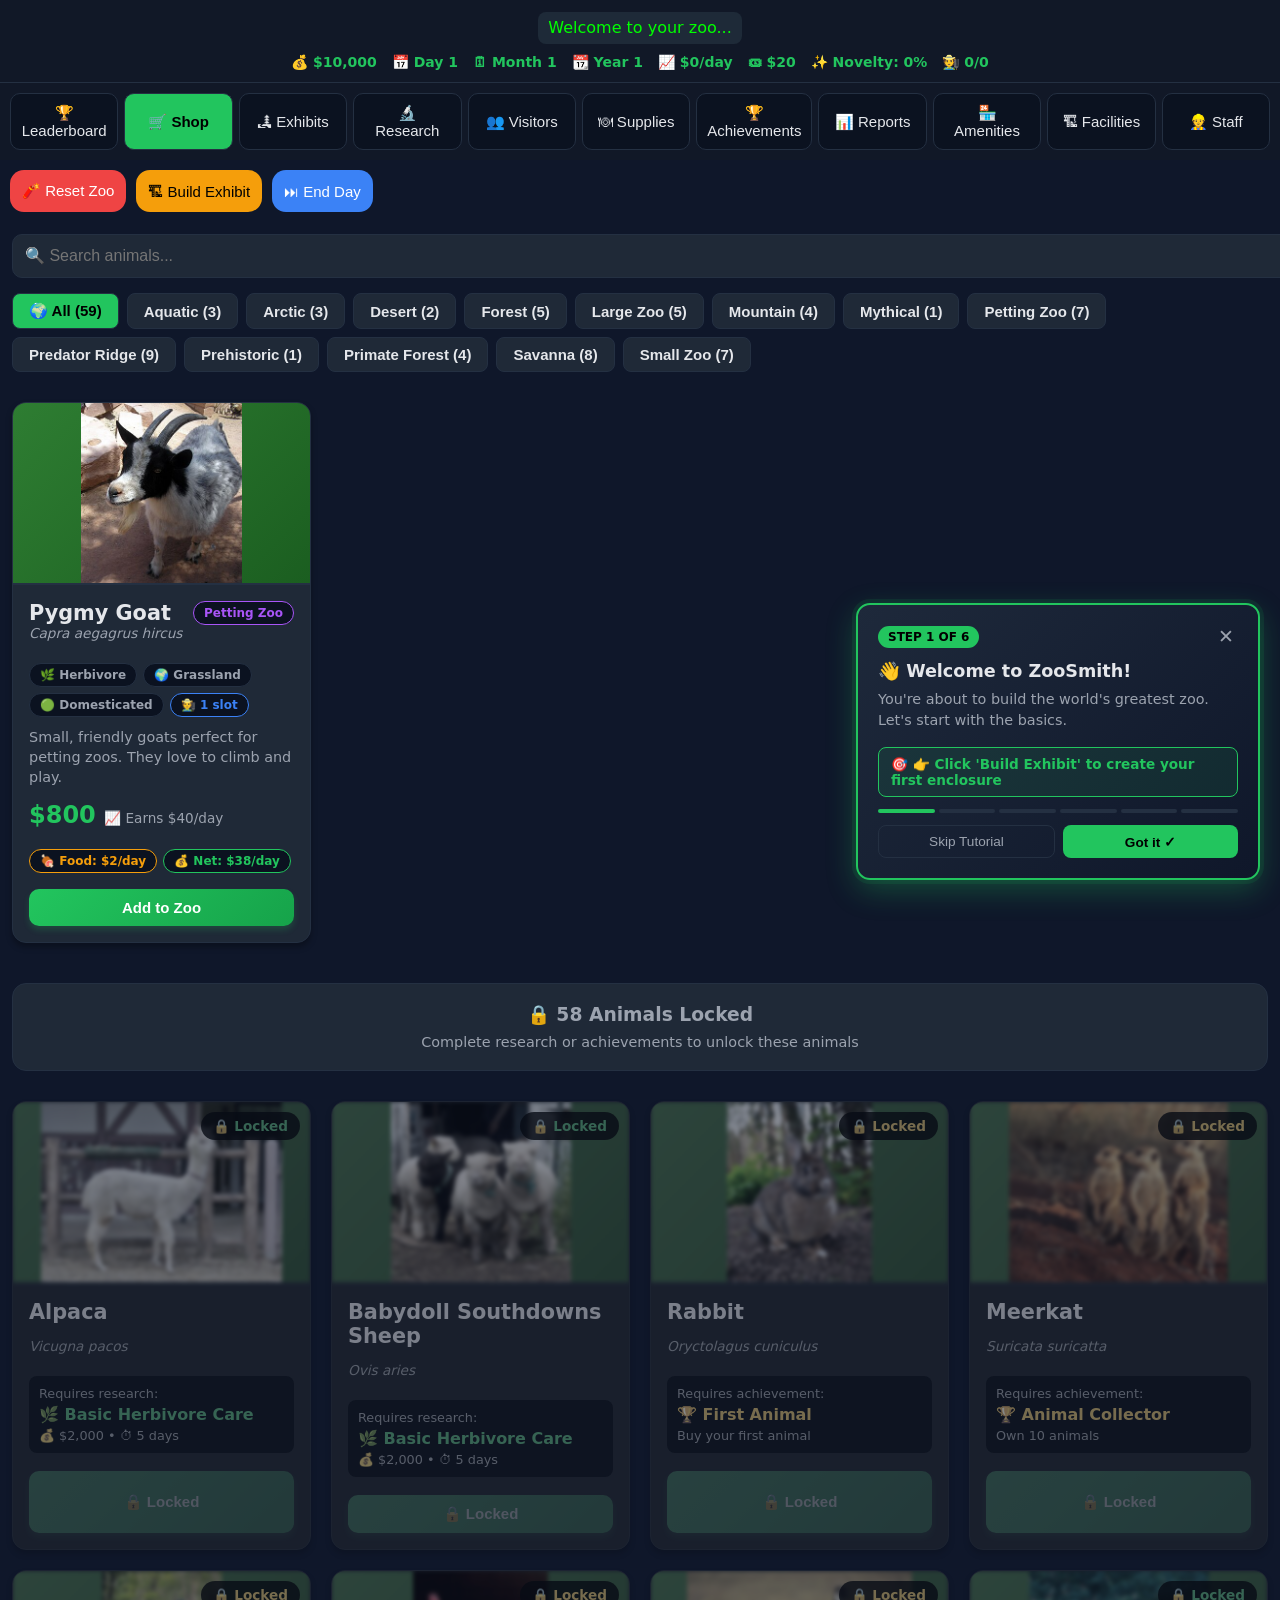
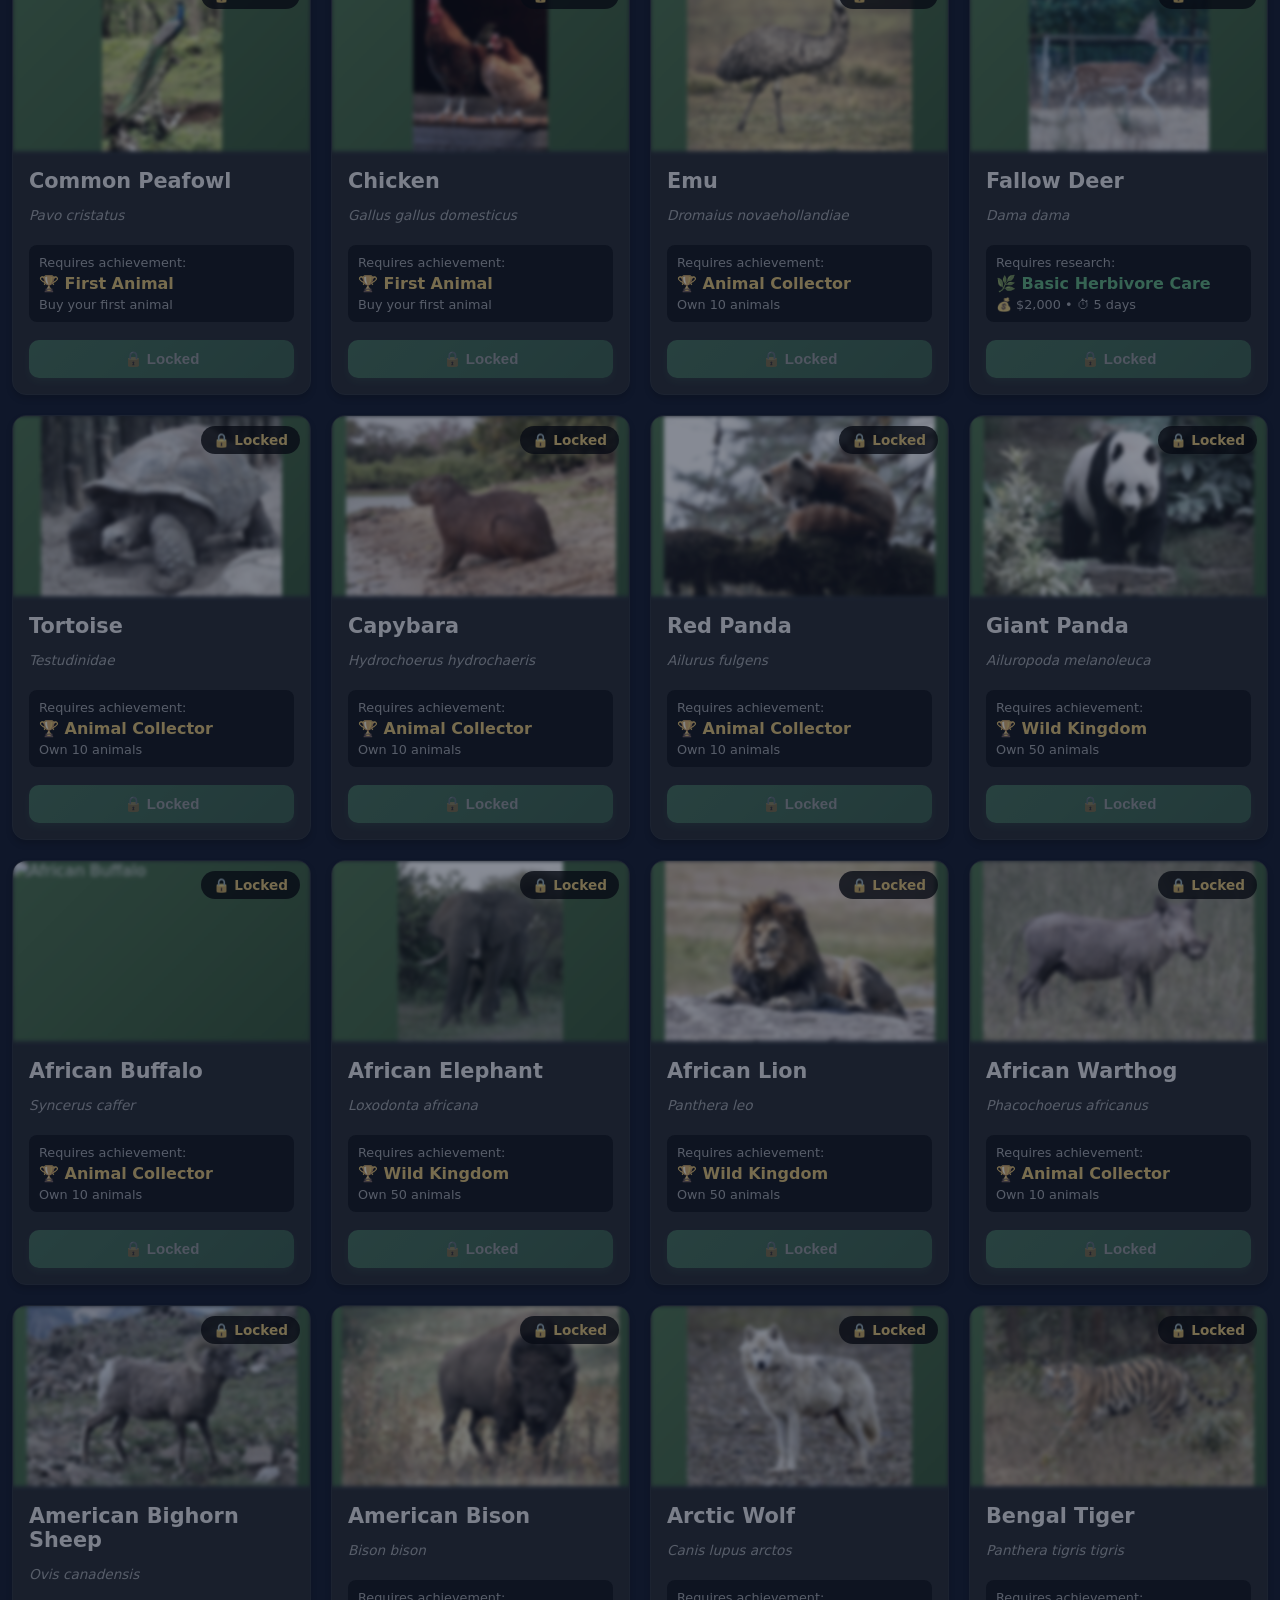
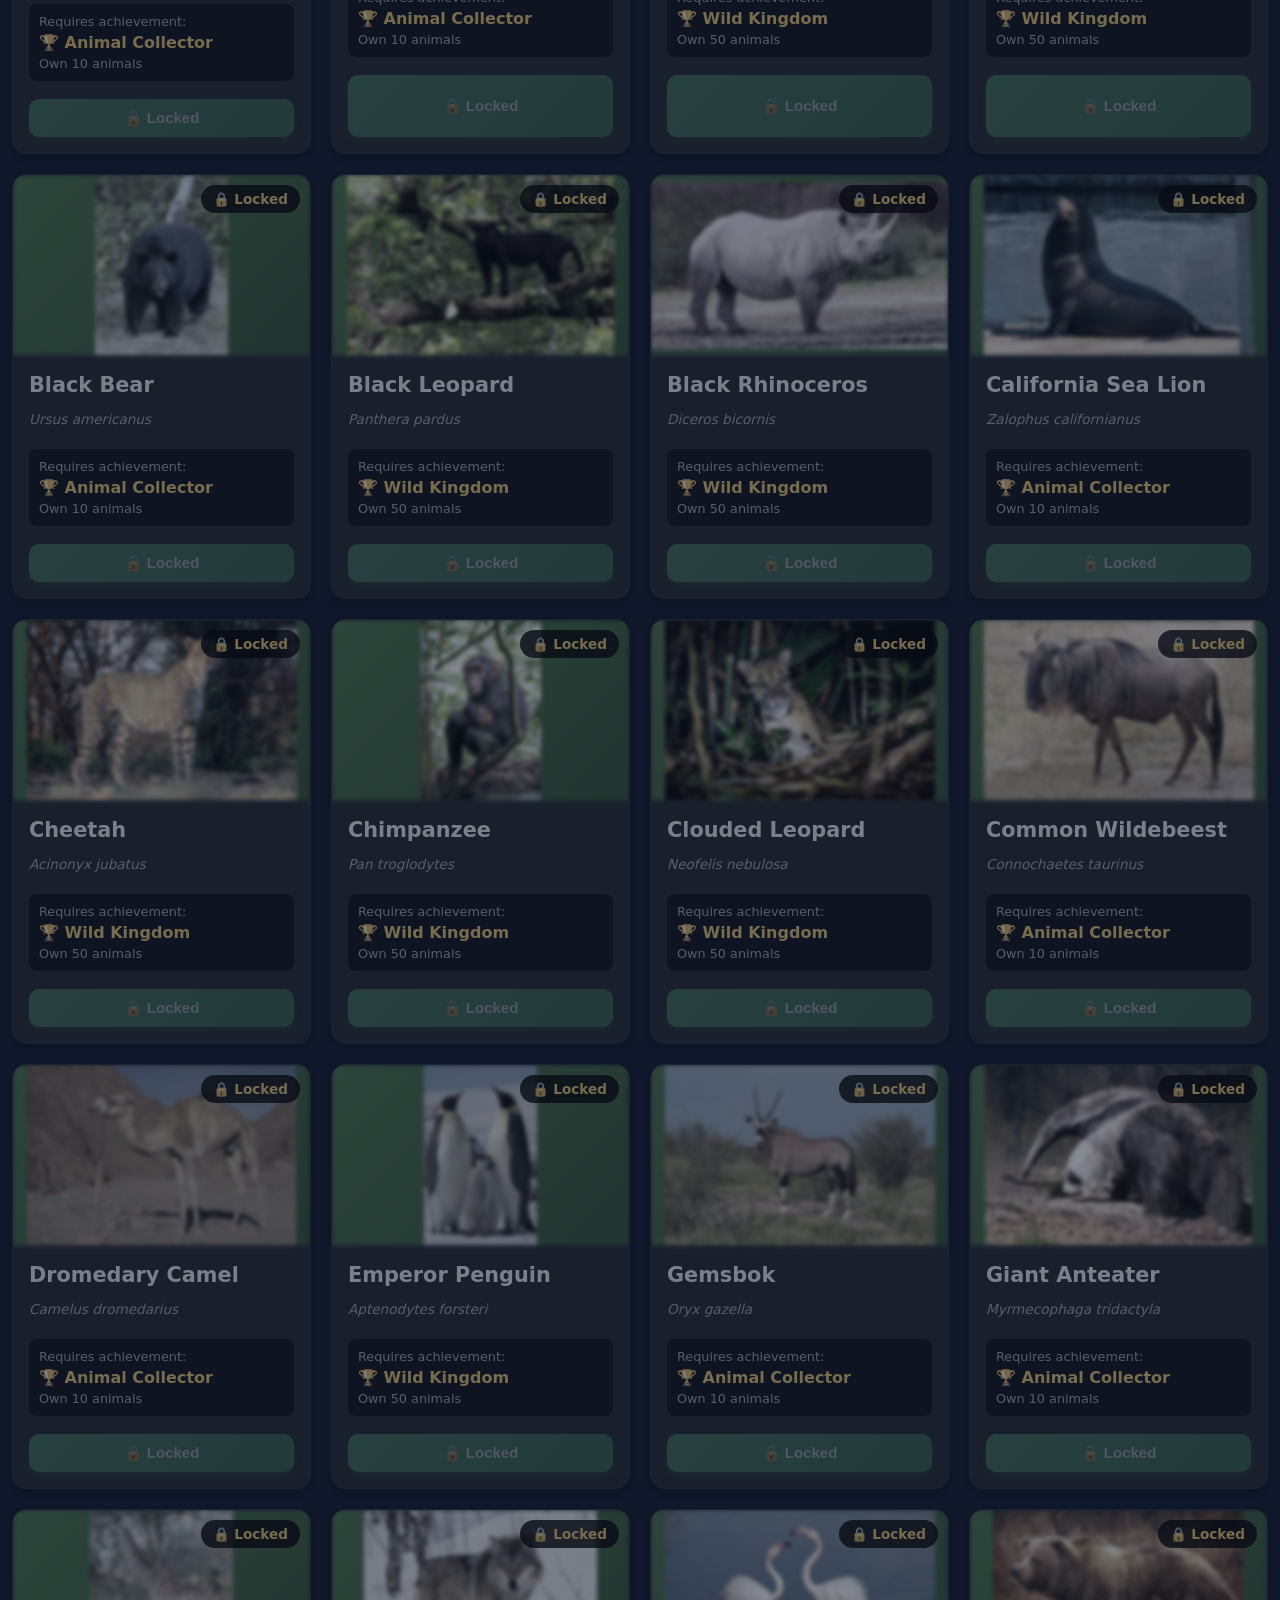
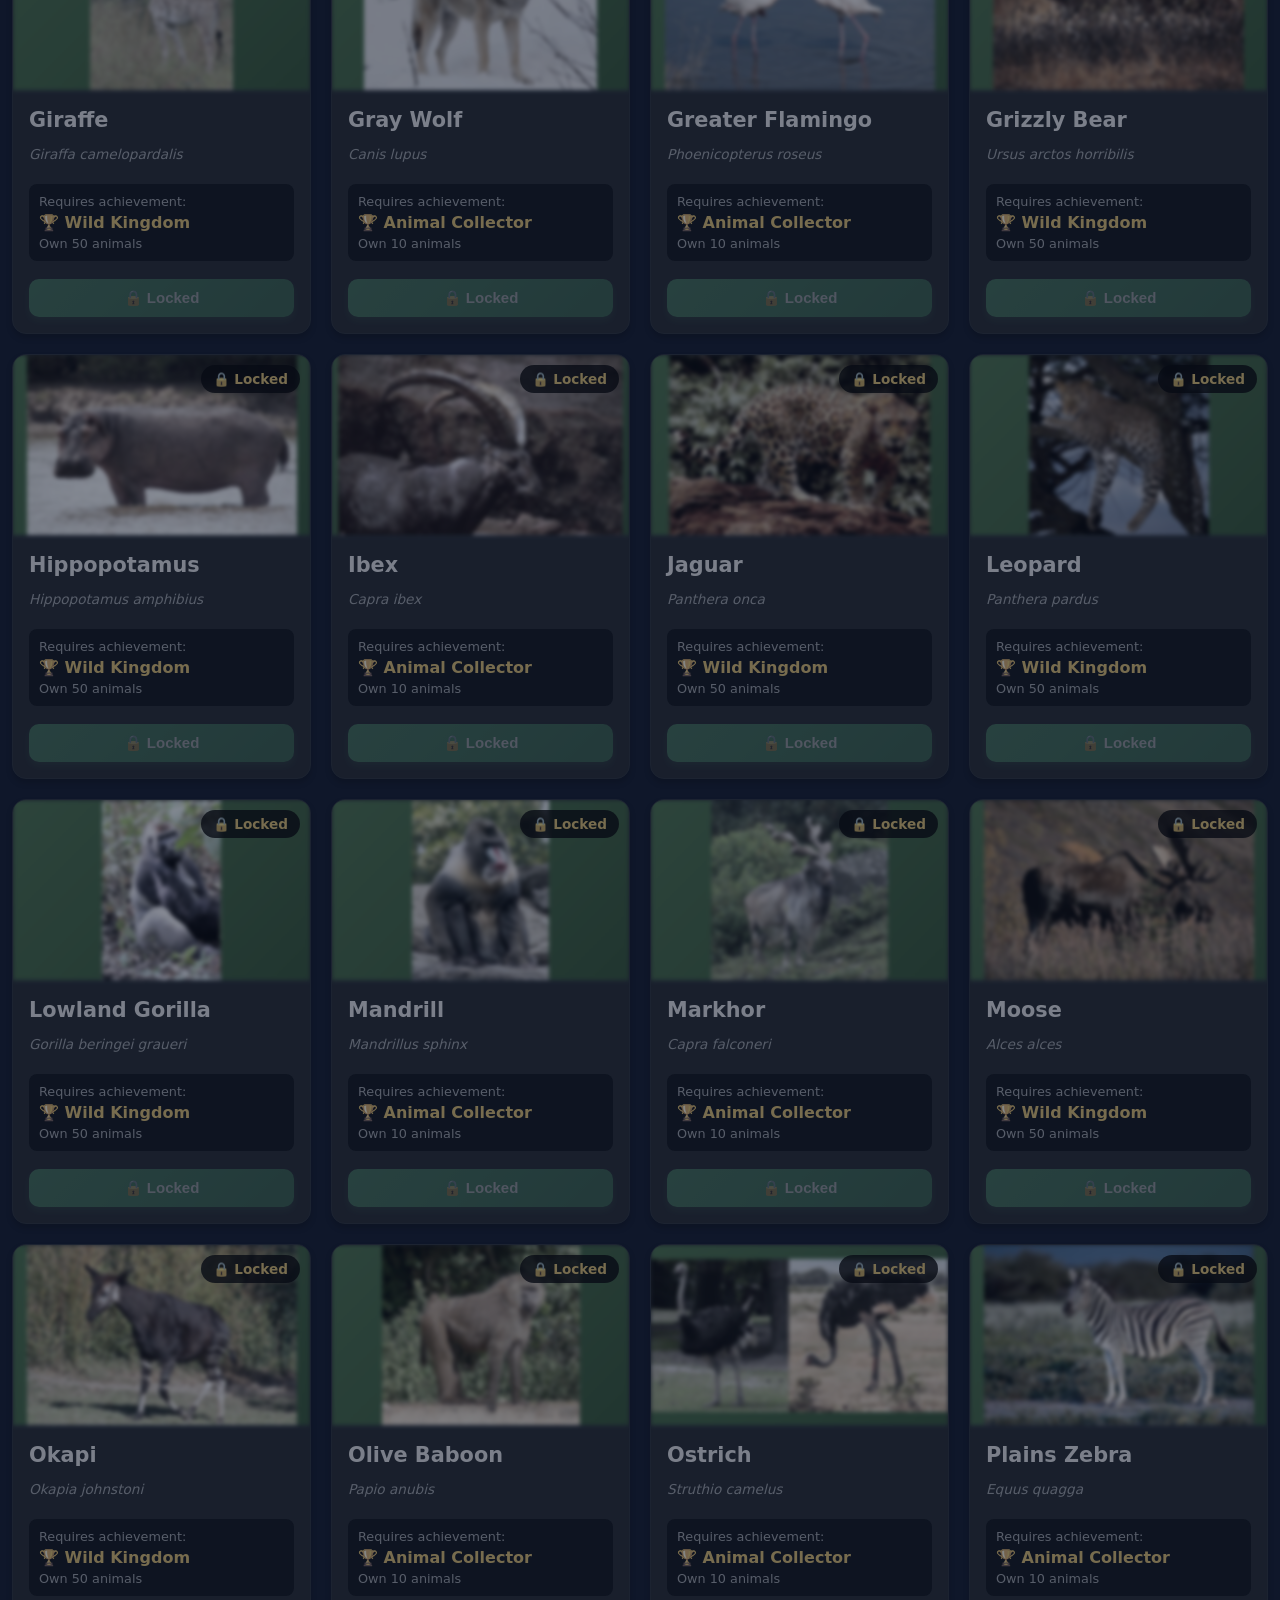
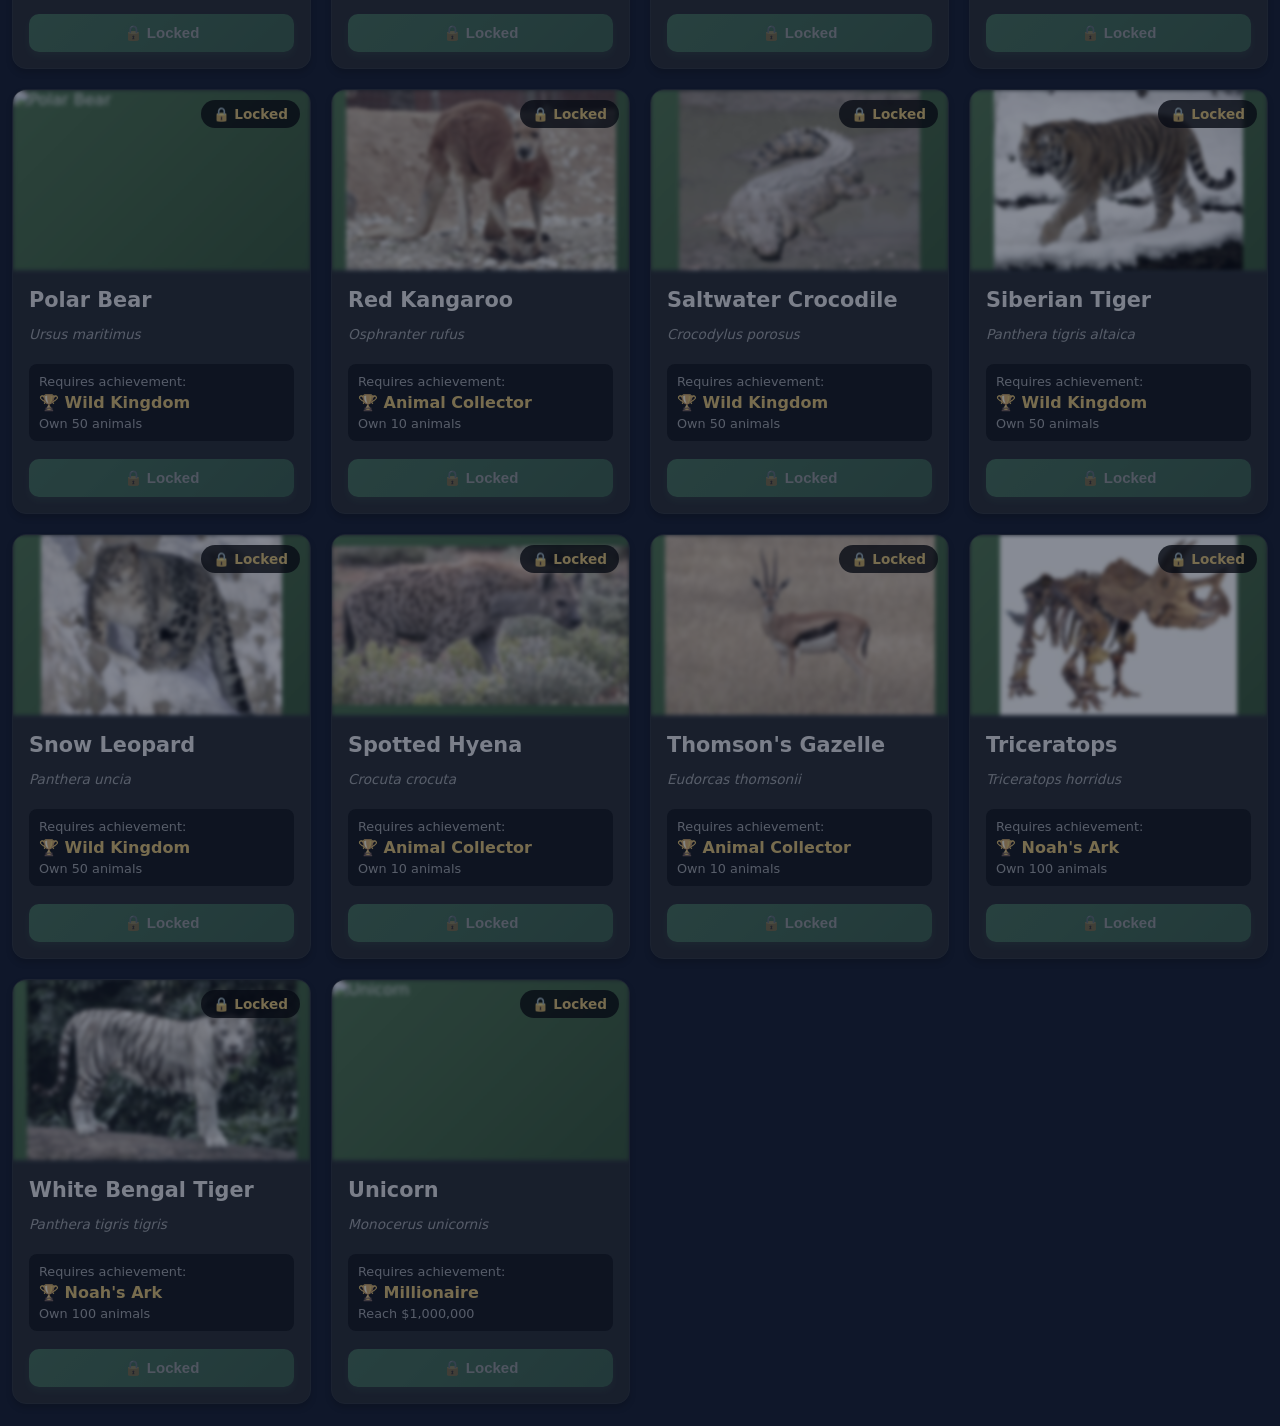
==== commit eeb80163: "Update index.html" ====
--- a/index.html
+++ b/index.html
@@ -3,7 +3,7 @@
 <head>
 <meta charset="UTF-8">
 <meta name="viewport" content="width=device-width, initial-scale=1.0">
-<title>ZooSmith V0.2.401/title>
+<title>ZooSmith V0.2.401</title>
 <script src="https://cdn.jsdelivr.net/npm/chart.js"></script>
 
 <!-- =========================================
